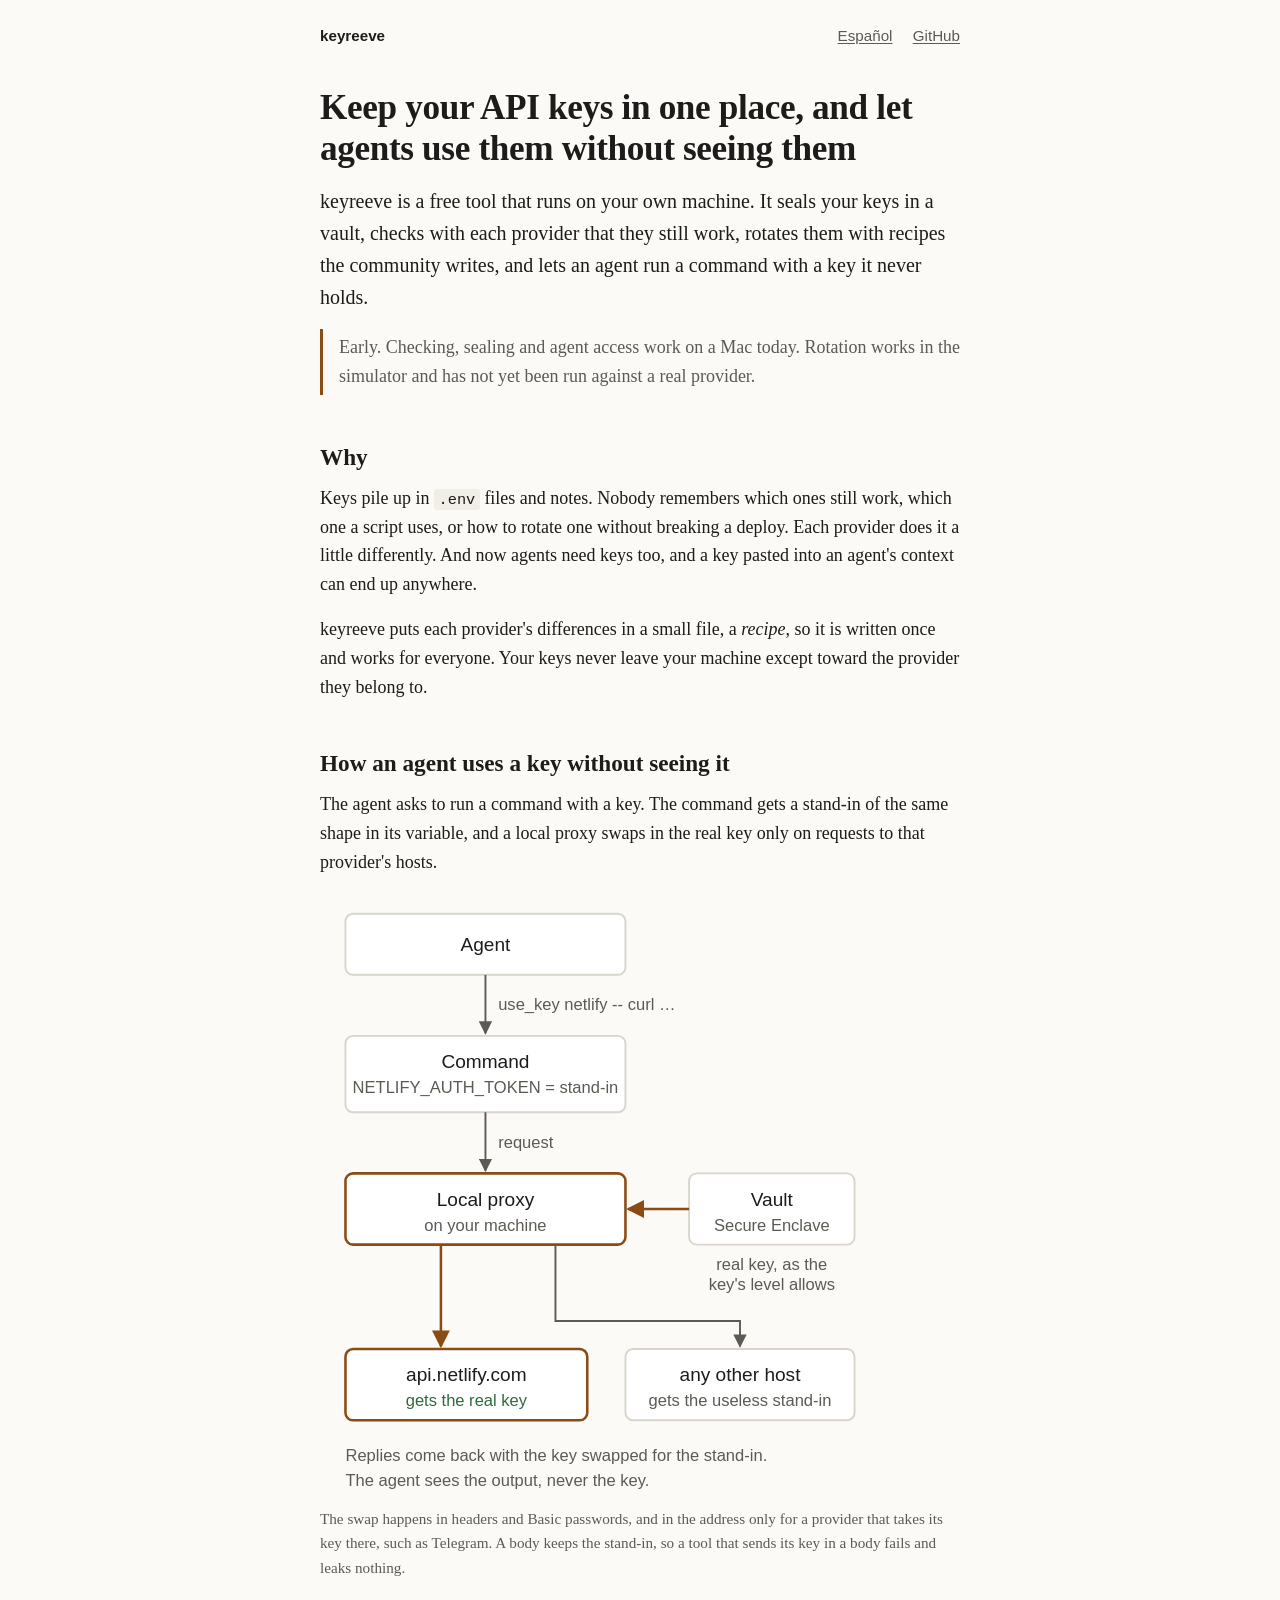
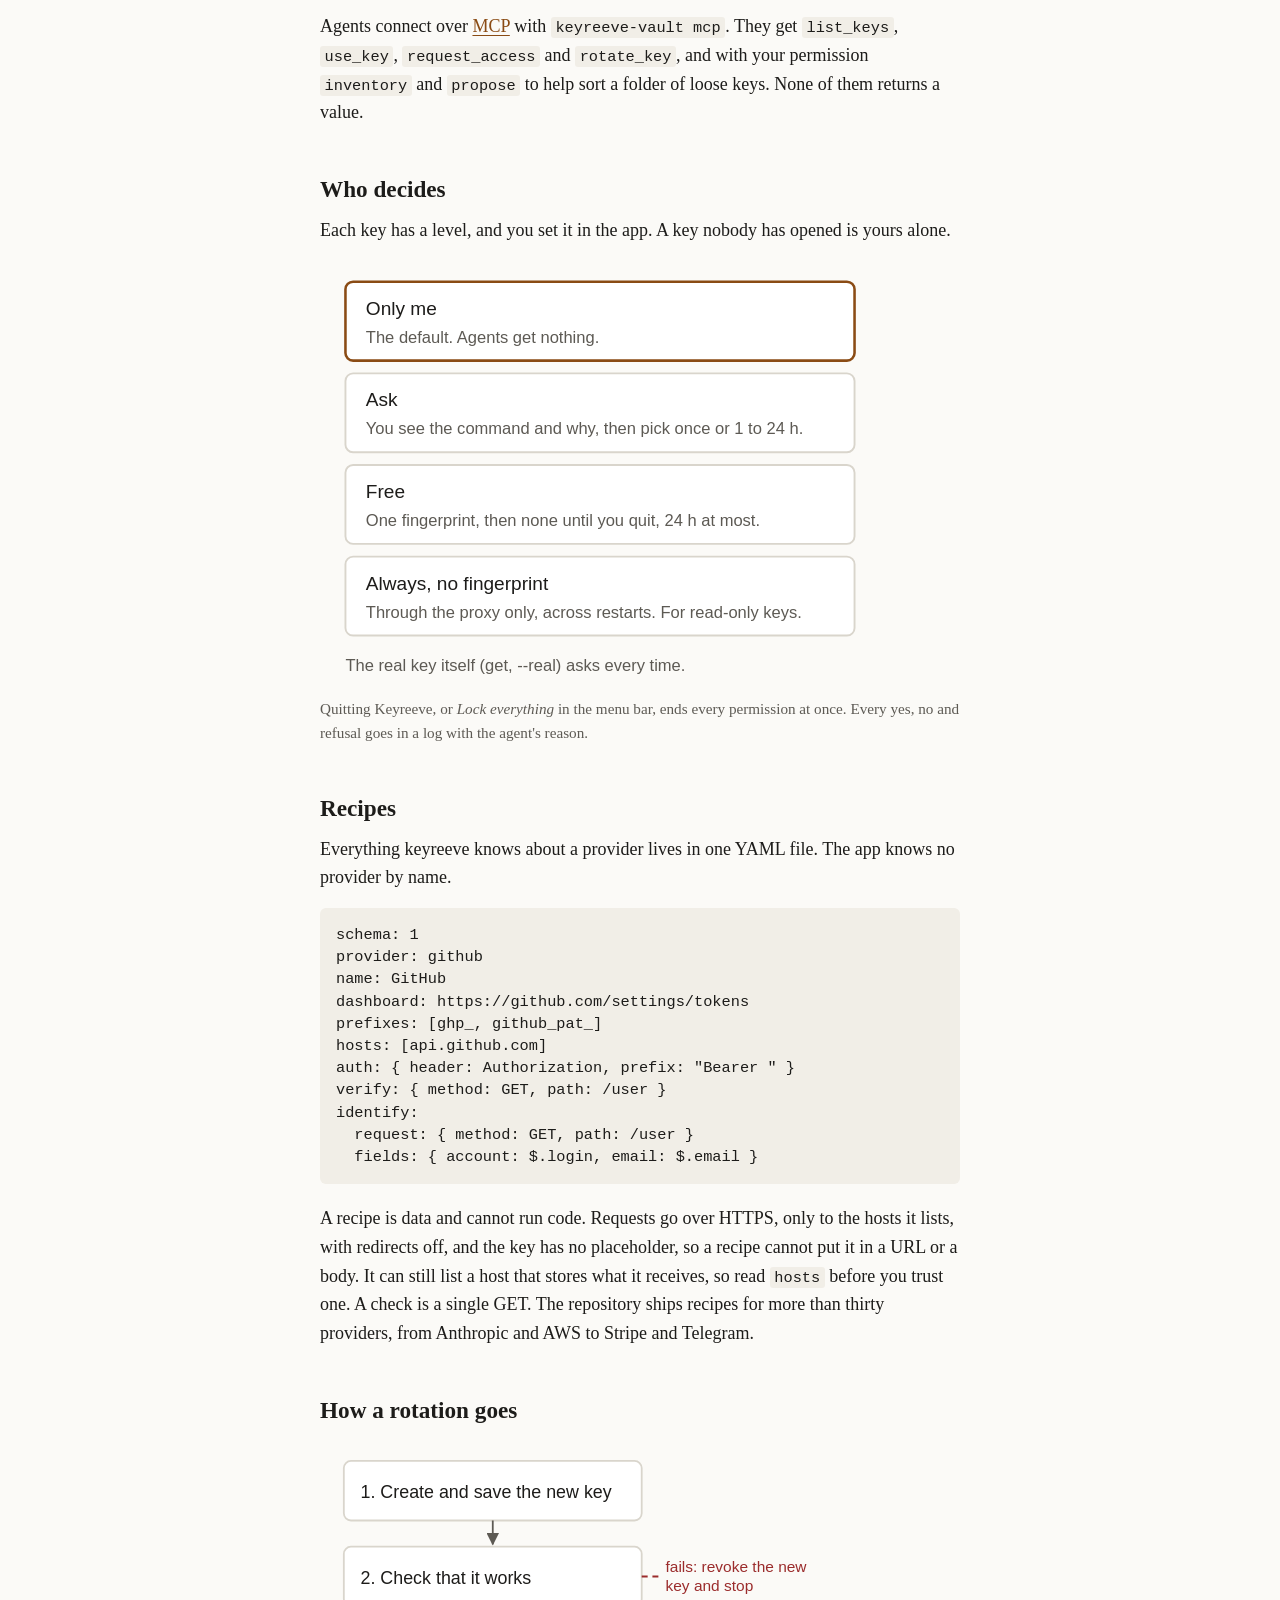
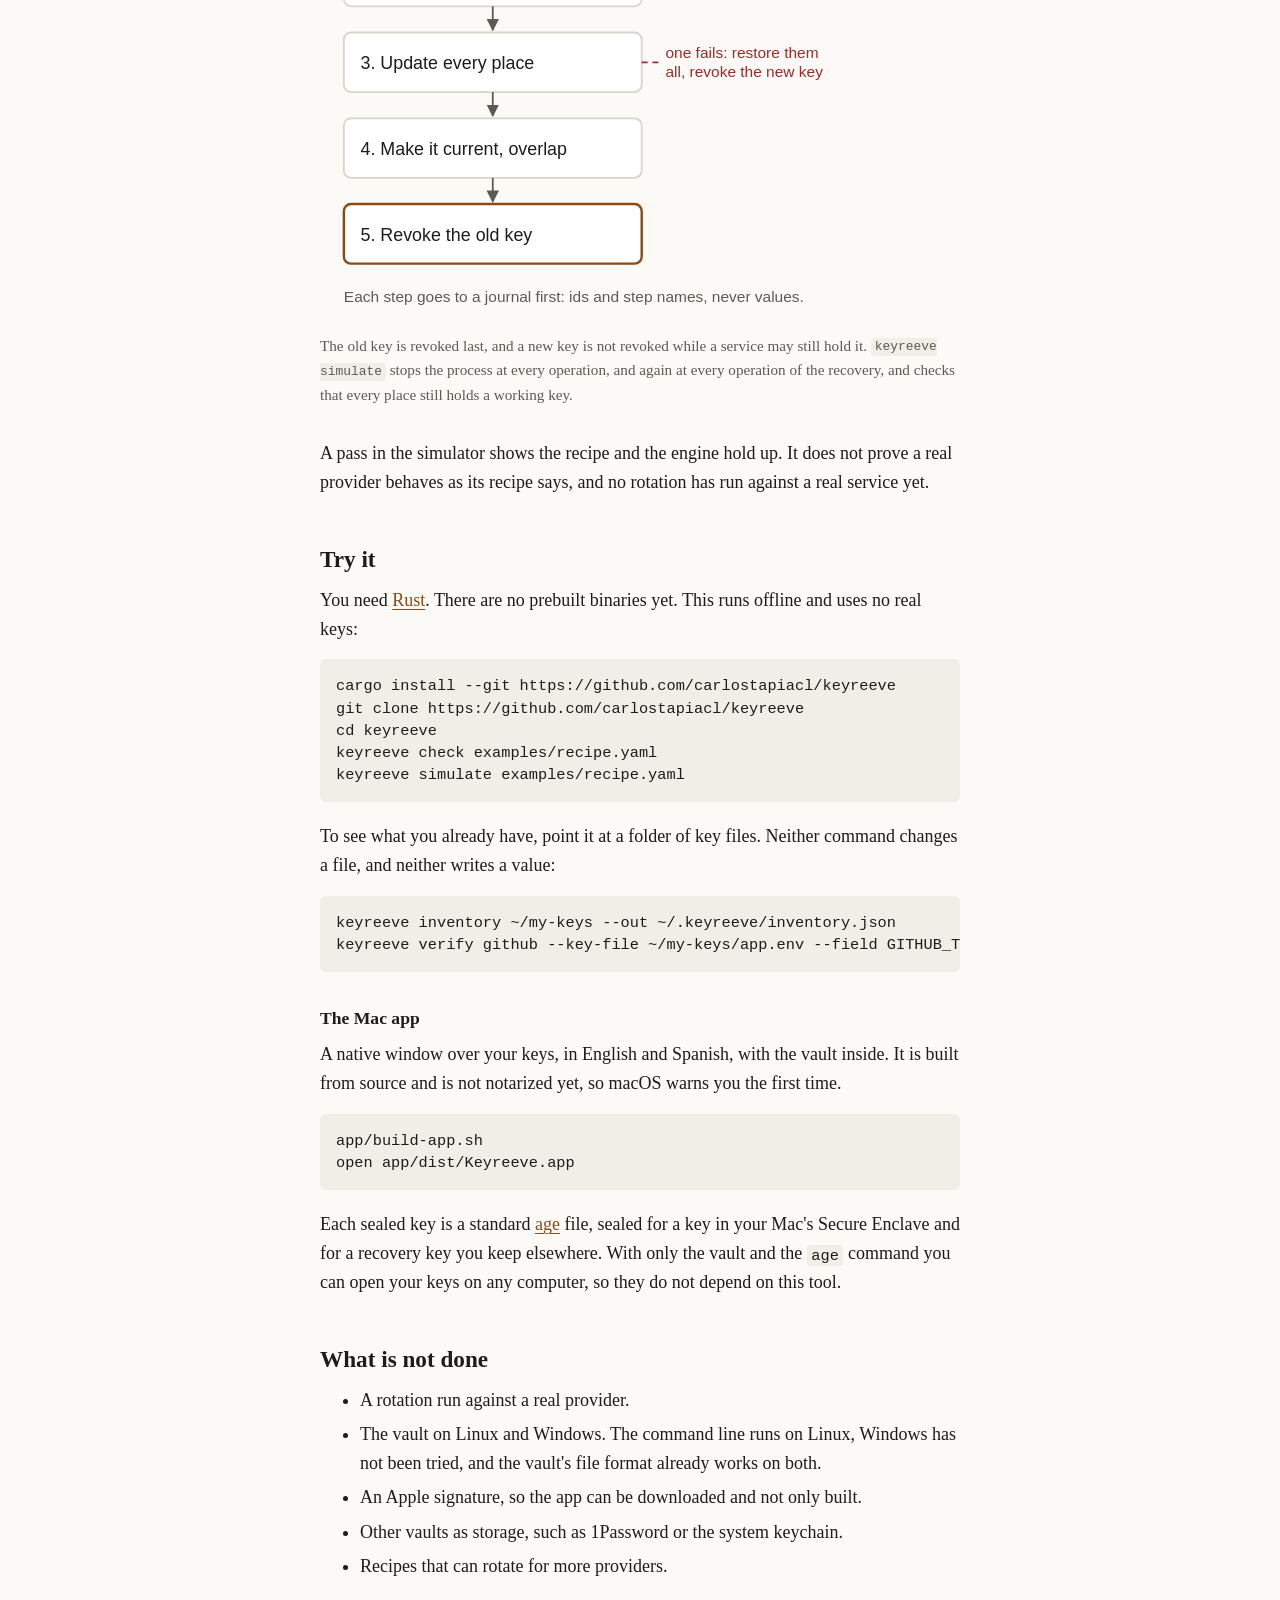
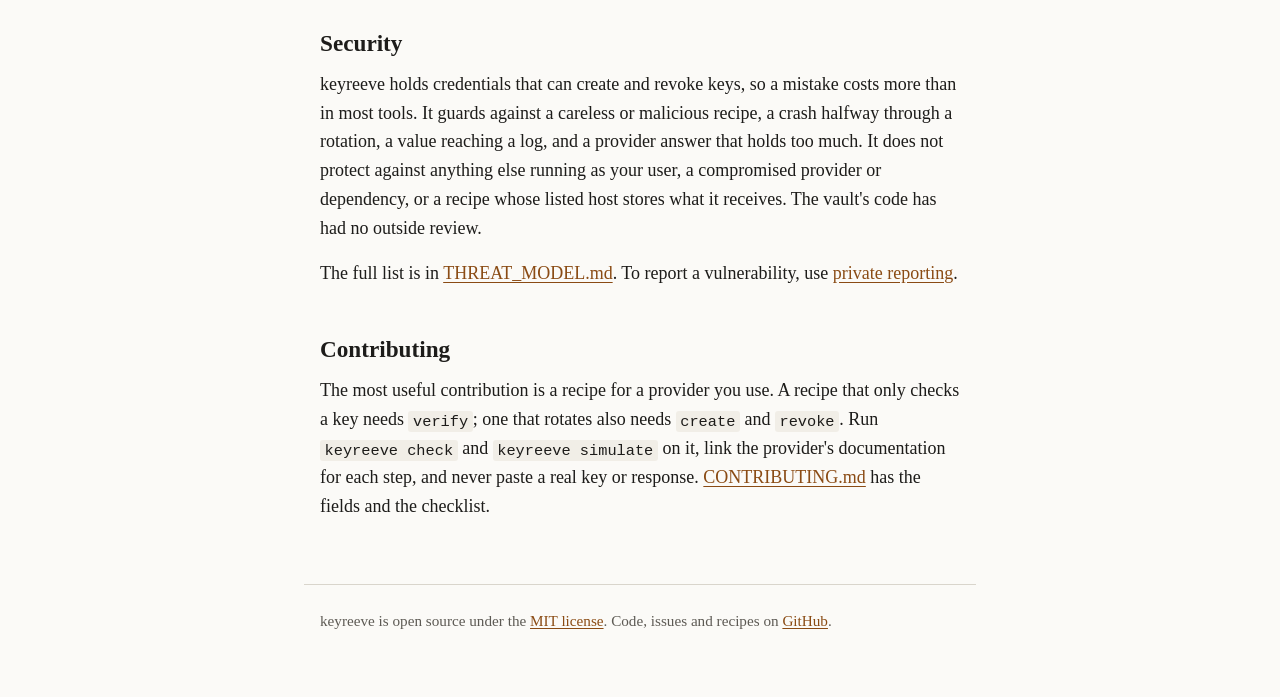
==== docs/index.html @ a7c66ce1 "A project site in English and Spanish, with diagrams of how a key reaches its provider, how a rotati" ====
<!doctype html>
<html lang="en">
<head>
<meta charset="utf-8">
<meta name="viewport" content="width=device-width, initial-scale=1">
<title>keyreeve: keep, check and rotate your API keys</title>
<meta name="description" content="A local, open source tool to keep your API keys sealed, check that they still work, rotate them with recipes per provider, and let agents use them without seeing them.">
<link rel="icon" href="favicon.svg" type="image/svg+xml">
<link rel="alternate" hreflang="es" href="es/">
<link rel="alternate" hreflang="en" href="./">
<link rel="stylesheet" href="style.css">
</head>
<body>
<header>
  <a class="name" href="./">keyreeve</a>
  <nav>
    <a href="es/" hreflang="es" lang="es">Español</a>
    <a href="https://github.com/carlostapiacl/keyreeve">GitHub</a>
  </nav>
</header>

<main>
<h1>Keep your API keys in one place, and let agents use them without seeing them</h1>

<p class="lede">keyreeve is a free tool that runs on your own machine. It seals your keys in a vault, checks with each provider that they still work, rotates them with recipes the community writes, and lets an agent run a command with a key it never holds.</p>

<p class="status">Early. Checking, sealing and agent access work on a Mac today. Rotation works in the simulator and has not yet been run against a real provider.</p>

<h2>Why</h2>

<p>Keys pile up in <code>.env</code> files and notes. Nobody remembers which ones still work, which one a script uses, or how to rotate one without breaking a deploy. Each provider does it a little differently. And now agents need keys too, and a key pasted into an agent's context can end up anywhere.</p>

<p>keyreeve puts each provider's differences in a small file, a <em>recipe</em>, so it is written once and works for everyone. Your keys never leave your machine except toward the provider they belong to.</p>

<h2>How an agent uses a key without seeing it</h2>

<p>The agent asks to run a command with a key. The command gets a stand-in of the same shape in its variable, and a local proxy swaps in the real key only on requests to that provider's hosts.</p>

<figure>
<svg viewBox="0 0 440 470" role="img" aria-labelledby="d1t d1d" style="max-width:560px">
  <title id="d1t">How use_key works</title>
  <desc id="d1d">The agent calls use_key. The command runs with a stand-in in its variable. Its request goes through a local proxy, which takes the real key from the vault and puts it on the request only when it goes to the provider's own host. Requests to any other host keep the stand-in. Replies come back with the key replaced by the stand-in, so the agent only ever sees output.</desc>
  <defs>
    <marker id="a1" viewBox="0 0 10 10" refX="9" refY="5" markerWidth="7" markerHeight="7" orient="auto"><path d="M0,0 L10,5 L0,10 z" class="head"/></marker>
    <marker id="a1b" viewBox="0 0 10 10" refX="9" refY="5" markerWidth="7" markerHeight="7" orient="auto"><path d="M0,0 L10,5 L0,10 z" class="head-accent"/></marker>
  </defs>
  <rect class="box" x="20" y="10" width="220" height="48" rx="6"/>
  <text class="t" x="130" y="39" text-anchor="middle">Agent</text>
  <line class="line" x1="130" y1="58" x2="130" y2="104" marker-end="url(#a1)"/>
  <text class="t-small" x="140" y="86">use_key netlify -- curl …</text>

  <rect class="box" x="20" y="106" width="220" height="60" rx="6"/>
  <text class="t" x="130" y="131" text-anchor="middle">Command</text>
  <text class="t-small" x="130" y="151" text-anchor="middle">NETLIFY_AUTH_TOKEN = stand-in</text>
  <line class="line" x1="130" y1="166" x2="130" y2="212" marker-end="url(#a1)"/>
  <text class="t-small" x="140" y="194">request</text>

  <rect class="box-strong" x="20" y="214" width="220" height="56" rx="6"/>
  <text class="t" x="130" y="240" text-anchor="middle">Local proxy</text>
  <text class="t-small" x="130" y="259" text-anchor="middle">on your machine</text>

  <rect class="box" x="290" y="214" width="130" height="56" rx="6"/>
  <text class="t" x="355" y="240" text-anchor="middle">Vault</text>
  <text class="t-small" x="355" y="259" text-anchor="middle">Secure Enclave</text>
  <line class="line-accent" x1="290" y1="242" x2="242" y2="242" marker-end="url(#a1b)"/>
  <text class="t-small" x="355" y="290" text-anchor="middle">real key, as the</text>
  <text class="t-small" x="355" y="306" text-anchor="middle">key's level allows</text>

  <path class="line-accent" d="M95,270 L95,350" marker-end="url(#a1b)"/>
  <path class="line" d="M185,270 L185,330 L330,330 L330,350" marker-end="url(#a1)"/>

  <rect class="box-strong" x="20" y="352" width="190" height="56" rx="6"/>
  <text class="t" x="115" y="377" text-anchor="middle">api.netlify.com</text>
  <text class="t-ok" x="115" y="397" text-anchor="middle">gets the real key</text>

  <rect class="box" x="240" y="352" width="180" height="56" rx="6"/>
  <text class="t" x="330" y="377" text-anchor="middle">any other host</text>
  <text class="t-small" x="330" y="397" text-anchor="middle">gets the useless stand-in</text>

  <text class="t-small" x="20" y="440">Replies come back with the key swapped for the stand-in.</text>
  <text class="t-small" x="20" y="460">The agent sees the output, never the key.</text>
</svg>
<figcaption>The swap happens in headers and Basic passwords, and in the address only for a provider that takes its key there, such as Telegram. A body keeps the stand-in, so a tool that sends its key in a body fails and leaks nothing.</figcaption>
</figure>

<p>Agents connect over <a href="https://modelcontextprotocol.io">MCP</a> with <code>keyreeve-vault mcp</code>. They get <code>list_keys</code>, <code>use_key</code>, <code>request_access</code> and <code>rotate_key</code>, and with your permission <code>inventory</code> and <code>propose</code> to help sort a folder of loose keys. None of them returns a value.</p>

<h2>Who decides</h2>

<p>Each key has a level, and you set it in the app. A key nobody has opened is yours alone.</p>

<figure>
<svg viewBox="0 0 440 330" role="img" aria-labelledby="d3t d3d" style="max-width:560px">
  <title id="d3t">The four levels of a key</title>
  <desc id="d3d">Only me: agents get nothing. Ask: a window shows the key, the command and the agent's reason; you choose once or for 1 to 24 hours, or deny, and confirm with your fingerprint. Free: one fingerprint, then no questions until you quit Keyreeve, a day at most. Always, no fingerprint: one fingerprint to seal a second copy, then agents use it through the proxy with no question, across restarts. The real key always asks.</desc>
  <rect class="box-strong" x="20" y="10" width="400" height="62" rx="6"/>
  <text class="t" x="36" y="36">Only me</text>
  <text class="t-small" x="36" y="58">The default. Agents get nothing.</text>

  <rect class="box" x="20" y="82" width="400" height="62" rx="6"/>
  <text class="t" x="36" y="108">Ask</text>
  <text class="t-small" x="36" y="130">You see the command and why, then pick once or 1 to 24 h.</text>

  <rect class="box" x="20" y="154" width="400" height="62" rx="6"/>
  <text class="t" x="36" y="180">Free</text>
  <text class="t-small" x="36" y="202">One fingerprint, then none until you quit, 24 h at most.</text>

  <rect class="box" x="20" y="226" width="400" height="62" rx="6"/>
  <text class="t" x="36" y="252">Always, no fingerprint</text>
  <text class="t-small" x="36" y="274">Through the proxy only, across restarts. For read-only keys.</text>

  <text class="t-small" x="20" y="316">The real key itself (get, --real) asks every time.</text>
</svg>
<figcaption>Quitting Keyreeve, or <em>Lock everything</em> in the menu bar, ends every permission at once. Every yes, no and refusal goes in a log with the agent's reason.</figcaption>
</figure>

<h2>Recipes</h2>

<p>Everything keyreeve knows about a provider lives in one YAML file. The app knows no provider by name.</p>

<pre><code>schema: 1
provider: github
name: GitHub
dashboard: https://github.com/settings/tokens
prefixes: [ghp_, github_pat_]
hosts: [api.github.com]
auth: { header: Authorization, prefix: "Bearer " }
verify: { method: GET, path: /user }
identify:
  request: { method: GET, path: /user }
  fields: { account: $.login, email: $.email }</code></pre>

<p>A recipe is data and cannot run code. Requests go over HTTPS, only to the hosts it lists, with redirects off, and the key has no placeholder, so a recipe cannot put it in a URL or a body. It can still list a host that stores what it receives, so read <code>hosts</code> before you trust one. A check is a single GET. The repository ships recipes for more than thirty providers, from Anthropic and AWS to Stripe and Telegram.</p>

<h2>How a rotation goes</h2>

<figure>
<svg viewBox="0 0 470 400" role="img" aria-labelledby="d2t d2d" style="max-width:560px">
  <title id="d2t">The order of a rotation</title>
  <desc id="d2d">Step one, create the new key and save it. Step two, check that it works; if it fails, revoke it and stop. Step three, update each place that uses the key; if one fails, restore all of them and revoke the new key. Step four, make the new key current and wait out the overlap. Step five, revoke the old key. Each step is written to a journal first, so a crash can be resumed.</desc>
  <defs>
    <marker id="a2" viewBox="0 0 10 10" refX="9" refY="5" markerWidth="7" markerHeight="7" orient="auto"><path d="M0,0 L10,5 L0,10 z" class="head"/></marker>
  </defs>
  <rect class="box" x="20" y="10" width="250" height="50" rx="6"/>
  <text class="t" x="34" y="41">1. Create and save the new key</text>
  <line class="line" x1="145" y1="60" x2="145" y2="80" marker-end="url(#a2)"/>

  <rect class="box" x="20" y="82" width="250" height="50" rx="6"/>
  <text class="t" x="34" y="113">2. Check that it works</text>
  <line class="line-stop" x1="270" y1="107" x2="284" y2="107"/>
  <text class="t-stop" x="290" y="103">fails: revoke the new</text>
  <text class="t-stop" x="290" y="119">key and stop</text>
  <line class="line" x1="145" y1="132" x2="145" y2="152" marker-end="url(#a2)"/>

  <rect class="box" x="20" y="154" width="250" height="50" rx="6"/>
  <text class="t" x="34" y="185">3. Update every place</text>
  <line class="line-stop" x1="270" y1="179" x2="284" y2="179"/>
  <text class="t-stop" x="290" y="175">one fails: restore them</text>
  <text class="t-stop" x="290" y="191">all, revoke the new key</text>
  <line class="line" x1="145" y1="204" x2="145" y2="224" marker-end="url(#a2)"/>

  <rect class="box" x="20" y="226" width="250" height="50" rx="6"/>
  <text class="t" x="34" y="257">4. Make it current, overlap</text>
  <line class="line" x1="145" y1="276" x2="145" y2="296" marker-end="url(#a2)"/>

  <rect class="box-strong" x="20" y="298" width="250" height="50" rx="6"/>
  <text class="t" x="34" y="329">5. Revoke the old key</text>

  <text class="t-small" x="20" y="380">Each step goes to a journal first: ids and step names, never values.</text>
</svg>
<figcaption>The old key is revoked last, and a new key is not revoked while a service may still hold it. <code>keyreeve simulate</code> stops the process at every operation, and again at every operation of the recovery, and checks that every place still holds a working key.</figcaption>
</figure>

<p>A pass in the simulator shows the recipe and the engine hold up. It does not prove a real provider behaves as its recipe says, and no rotation has run against a real service yet.</p>

<h2>Try it</h2>

<p>You need <a href="https://rustup.rs">Rust</a>. There are no prebuilt binaries yet. This runs offline and uses no real keys:</p>

<pre><code>cargo install --git https://github.com/carlostapiacl/keyreeve
git clone https://github.com/carlostapiacl/keyreeve
cd keyreeve
keyreeve check examples/recipe.yaml
keyreeve simulate examples/recipe.yaml</code></pre>

<p>To see what you already have, point it at a folder of key files. Neither command changes a file, and neither writes a value:</p>

<pre><code>keyreeve inventory ~/my-keys --out ~/.keyreeve/inventory.json
keyreeve verify github --key-file ~/my-keys/app.env --field GITHUB_TOKEN</code></pre>

<h3>The Mac app</h3>

<p>A native window over your keys, in English and Spanish, with the vault inside. It is built from source and is not notarized yet, so macOS warns you the first time.</p>

<pre><code>app/build-app.sh
open app/dist/Keyreeve.app</code></pre>

<p>Each sealed key is a standard <a href="https://age-encryption.org">age</a> file, sealed for a key in your Mac's Secure Enclave and for a recovery key you keep elsewhere. With only the vault and the <code>age</code> command you can open your keys on any computer, so they do not depend on this tool.</p>

<h2>What is not done</h2>

<ul>
  <li>A rotation run against a real provider.</li>
  <li>The vault on Linux and Windows. The command line runs on Linux, Windows has not been tried, and the vault's file format already works on both.</li>
  <li>An Apple signature, so the app can be downloaded and not only built.</li>
  <li>Other vaults as storage, such as 1Password or the system keychain.</li>
  <li>Recipes that can rotate for more providers.</li>
</ul>

<h2>Security</h2>

<p>keyreeve holds credentials that can create and revoke keys, so a mistake costs more than in most tools. It guards against a careless or malicious recipe, a crash halfway through a rotation, a value reaching a log, and a provider answer that holds too much. It does not protect against anything else running as your user, a compromised provider or dependency, or a recipe whose listed host stores what it receives. The vault's code has had no outside review.</p>

<p>The full list is in <a href="https://github.com/carlostapiacl/keyreeve/blob/main/THREAT_MODEL.md">THREAT_MODEL.md</a>. To report a vulnerability, use <a href="https://github.com/carlostapiacl/keyreeve/security/advisories/new">private reporting</a>.</p>

<h2>Contributing</h2>

<p>The most useful contribution is a recipe for a provider you use. A recipe that only checks a key needs <code>verify</code>; one that rotates also needs <code>create</code> and <code>revoke</code>. Run <code>keyreeve check</code> and <code>keyreeve simulate</code> on it, link the provider's documentation for each step, and never paste a real key or response. <a href="https://github.com/carlostapiacl/keyreeve/blob/main/CONTRIBUTING.md">CONTRIBUTING.md</a> has the fields and the checklist.</p>

</main>

<footer>
  <p>keyreeve is open source under the <a href="https://github.com/carlostapiacl/keyreeve/blob/main/LICENSE">MIT license</a>. Code, issues and recipes on <a href="https://github.com/carlostapiacl/keyreeve">GitHub</a>.</p>
</footer>
</body>
</html>
---- docs/style.css ----
:root {
  --bg: #fbfaf7;
  --text: #1d1c1a;
  --muted: #5d5a54;
  --line: #d9d5cc;
  --code-bg: #f1eee7;
  --accent: #8a4b14;
  --box: #ffffff;
  --ok: #2f6b3a;
  --stop: #9b2c2c;
  color-scheme: light dark;
}

@media (prefers-color-scheme: dark) {
  :root {
    --bg: #161514;
    --text: #e9e6df;
    --muted: #a6a197;
    --line: #3a3733;
    --code-bg: #211f1d;
    --accent: #e0a46a;
    --box: #1d1c1a;
    --ok: #8fc79a;
    --stop: #ef9a9a;
  }
}

* { box-sizing: border-box; }

html { -webkit-text-size-adjust: 100%; }

body {
  margin: 0;
  background: var(--bg);
  color: var(--text);
  font-family: "Iowan Old Style", "Palatino Linotype", Palatino, Georgia, serif;
  font-size: 1.125rem;
  line-height: 1.6;
}

main, header, footer {
  max-width: 42rem;
  margin: 0 auto;
  padding: 0 16px;
}

header {
  display: flex;
  justify-content: space-between;
  align-items: baseline;
  gap: 1rem;
  padding-top: 1.5rem;
  font-family: -apple-system, BlinkMacSystemFont, "Segoe UI", sans-serif;
  font-size: 0.95rem;
}

header .name { font-weight: 600; color: var(--text); text-decoration: none; }
header nav a { color: var(--muted); margin-left: 1rem; }

h1 {
  font-size: 2.2rem;
  line-height: 1.15;
  margin: 2.5rem 0 1rem;
  letter-spacing: -0.01em;
}

h2 {
  font-size: 1.45rem;
  line-height: 1.25;
  margin: 3rem 0 0.75rem;
}

h3 { font-size: 1.1rem; margin: 2rem 0 0.5rem; }

p, ul, ol { margin: 0 0 1rem; }
li { margin-bottom: 0.35rem; }

a { color: var(--accent); text-underline-offset: 0.15em; }

.lede { font-size: 1.25rem; color: var(--text); }

.status {
  border-left: 3px solid var(--accent);
  padding: 0.25rem 0 0.25rem 1rem;
  color: var(--muted);
}

code, pre {
  font-family: ui-monospace, "SF Mono", Menlo, Consolas, monospace;
  font-size: 0.85em;
}

code { background: var(--code-bg); padding: 0.1em 0.3em; border-radius: 3px; }

pre {
  background: var(--code-bg);
  padding: 1rem;
  border-radius: 6px;
  overflow-x: auto;
  line-height: 1.45;
  margin: 0 0 1.25rem;
}

pre code { background: none; padding: 0; font-size: 1em; }

figure { margin: 1.5rem 0 2rem; }

figure svg { width: 100%; height: auto; display: block; }

figcaption { font-size: 0.95rem; color: var(--muted); margin-top: 0.5rem; }

svg .box { fill: var(--box); stroke: var(--line); stroke-width: 1.5; }
svg .box-strong { fill: var(--box); stroke: var(--accent); stroke-width: 2; }
svg .t { fill: var(--text); font-family: -apple-system, BlinkMacSystemFont, "Segoe UI", sans-serif; font-size: 15px; }
svg .t-small { fill: var(--muted); font-family: -apple-system, BlinkMacSystemFont, "Segoe UI", sans-serif; font-size: 13px; }
svg .t-ok { fill: var(--ok); font-family: -apple-system, BlinkMacSystemFont, "Segoe UI", sans-serif; font-size: 13px; }
svg .t-stop { fill: var(--stop); font-family: -apple-system, BlinkMacSystemFont, "Segoe UI", sans-serif; font-size: 13px; }
svg .line { stroke: var(--muted); stroke-width: 1.5; fill: none; }
svg .line-accent { stroke: var(--accent); stroke-width: 2; fill: none; }
svg .line-stop { stroke: var(--stop); stroke-width: 1.5; fill: none; stroke-dasharray: 5 4; }
svg .head { fill: var(--muted); }
svg .head-accent { fill: var(--accent); }

table { border-collapse: collapse; width: 100%; margin: 0 0 1.5rem; font-size: 0.95rem; }
th, td { text-align: left; vertical-align: top; padding: 0.5rem 0.5rem 0.5rem 0; border-bottom: 1px solid var(--line); }
th { font-weight: 600; }

.table-wrap { overflow-x: auto; }

footer {
  margin-top: 4rem;
  padding-top: 1.5rem;
  padding-bottom: 3rem;
  border-top: 1px solid var(--line);
  color: var(--muted);
  font-size: 0.95rem;
}

@media (max-width: 480px) {
  body { font-size: 1.05rem; }
  h1 { font-size: 1.8rem; margin-top: 2rem; }
  h2 { font-size: 1.3rem; }
}
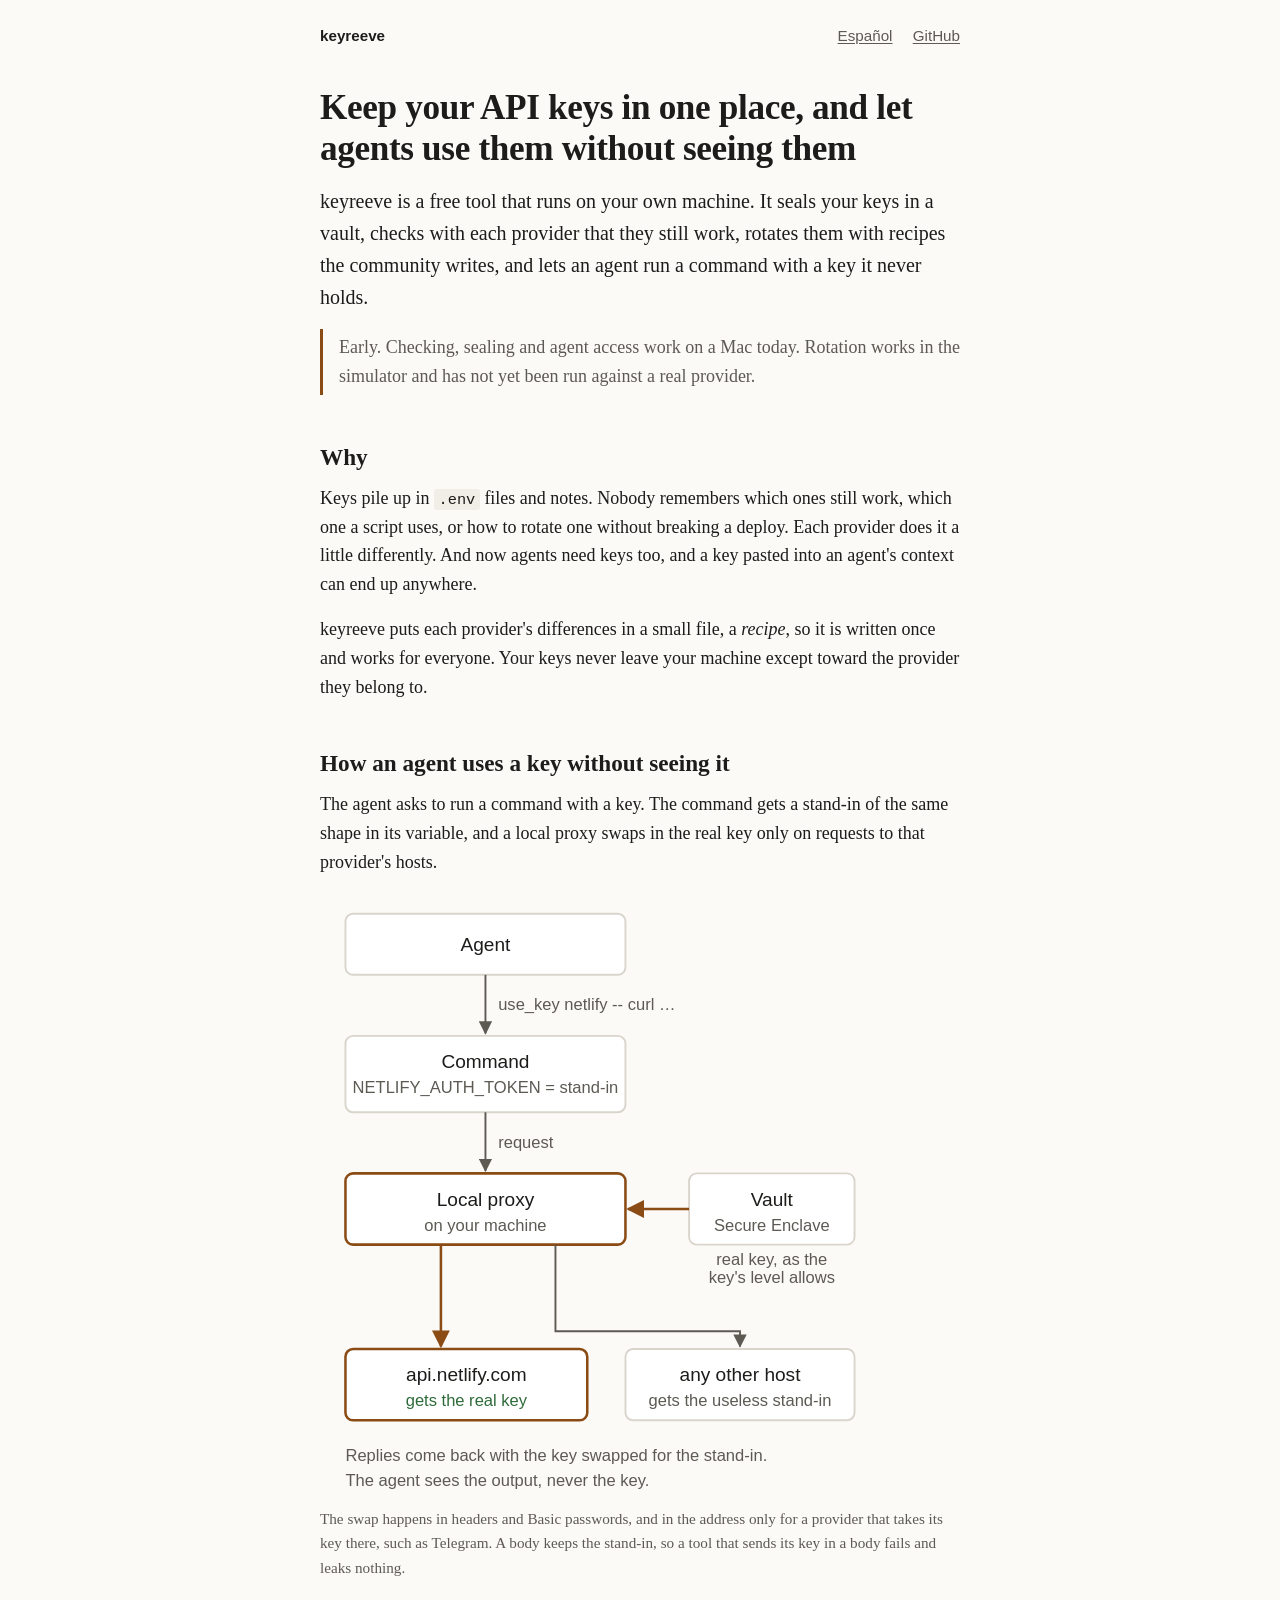
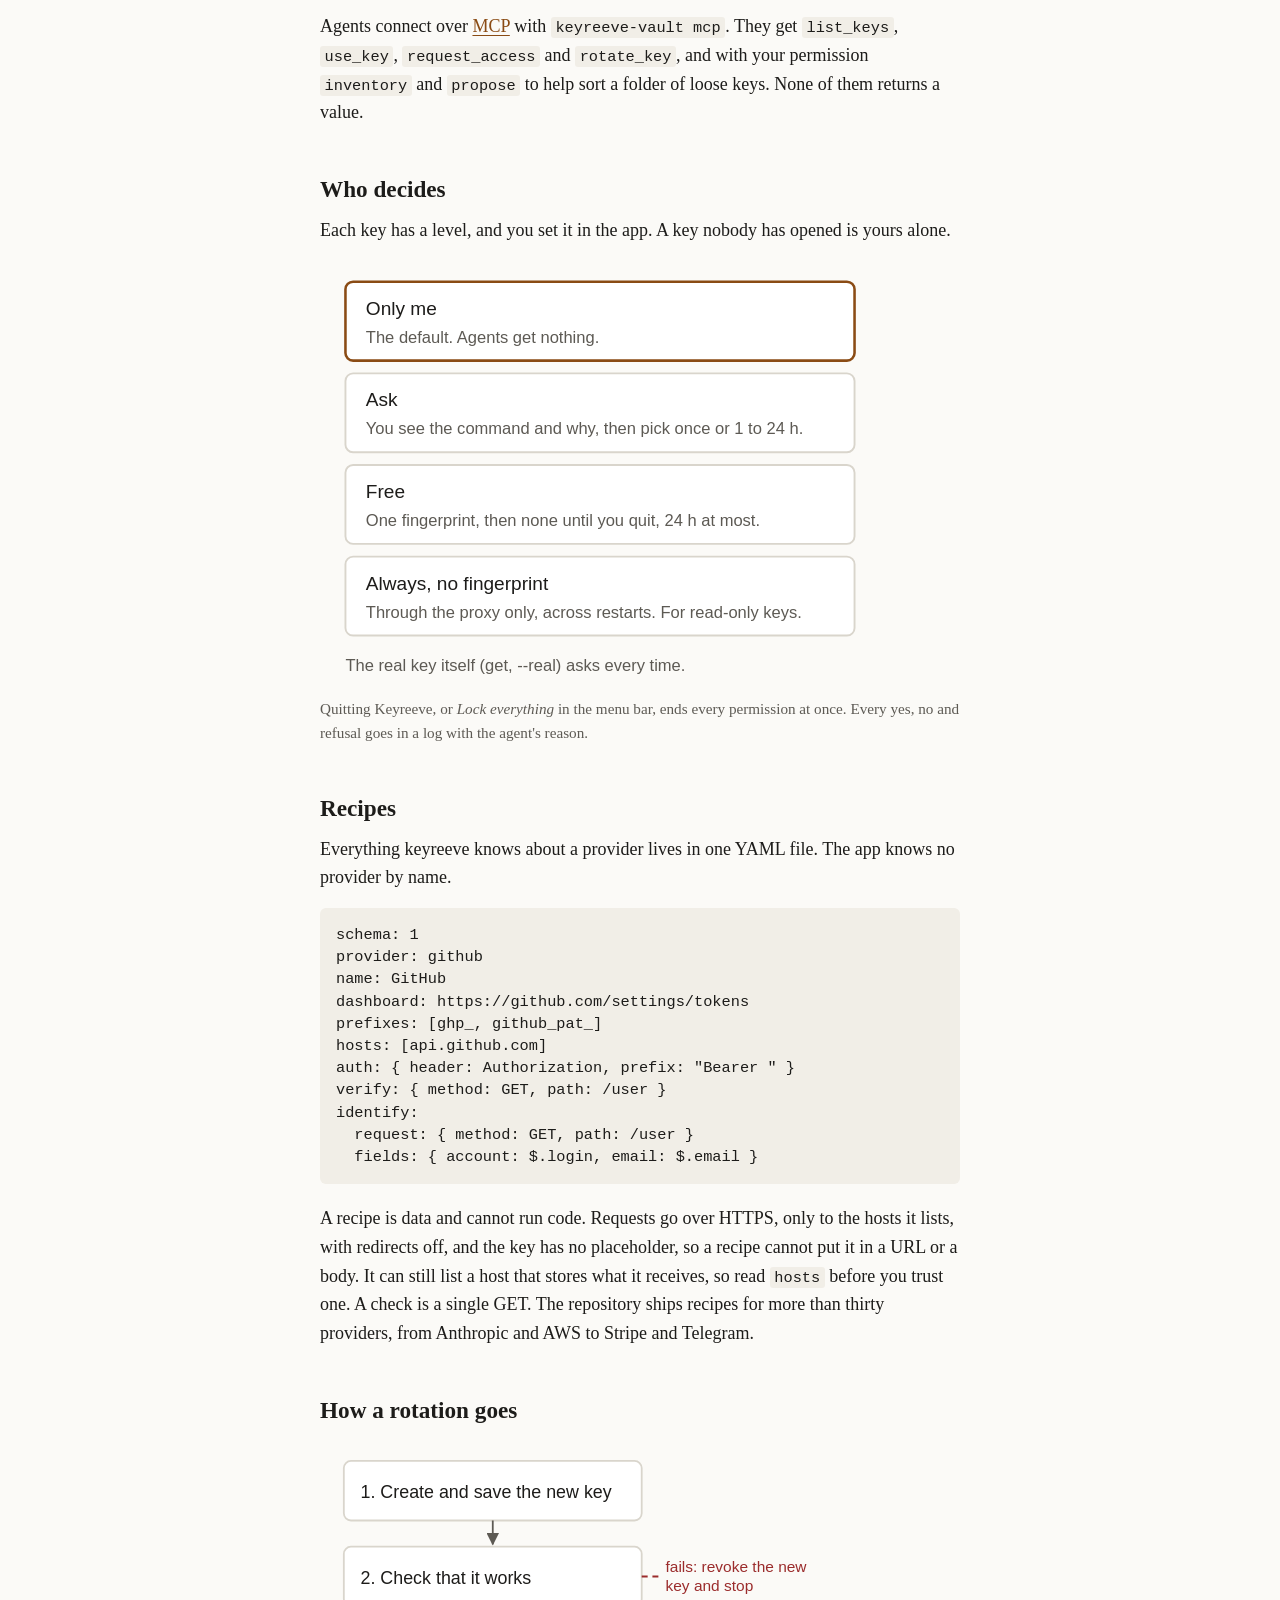
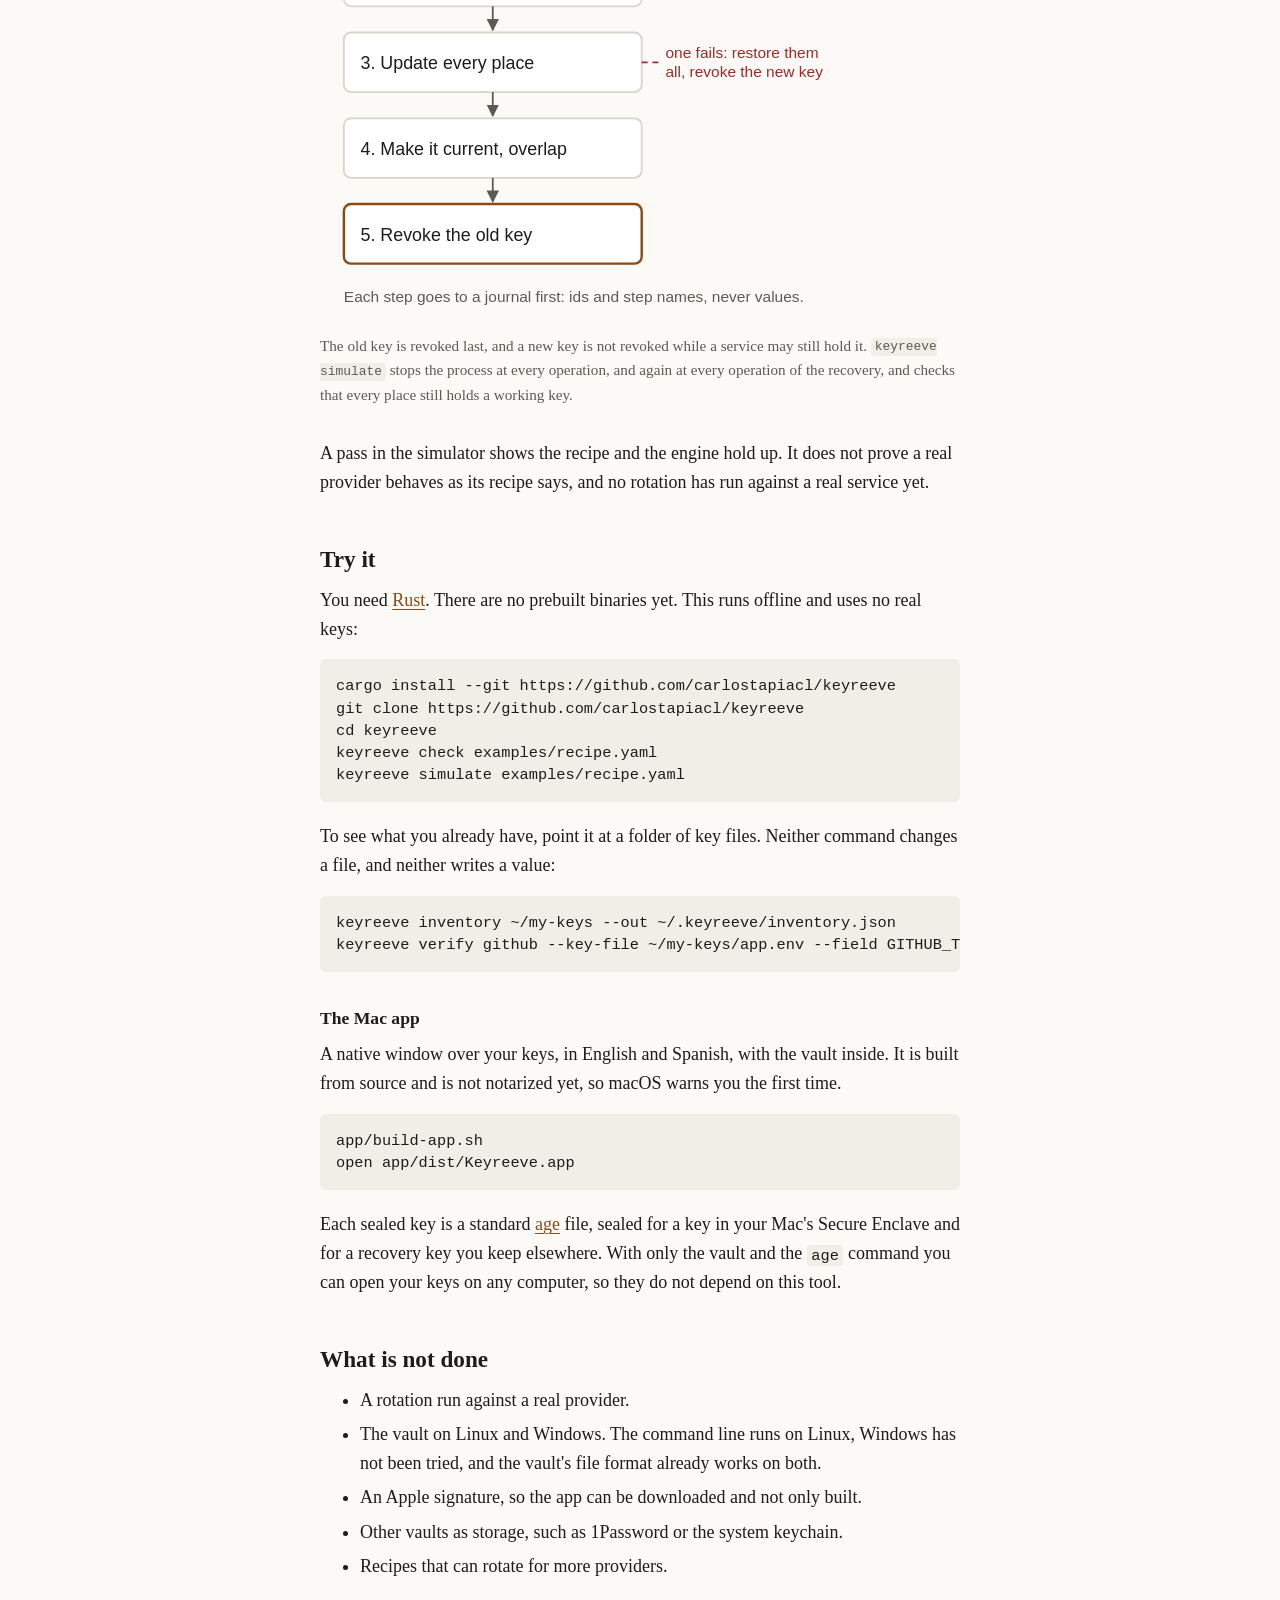
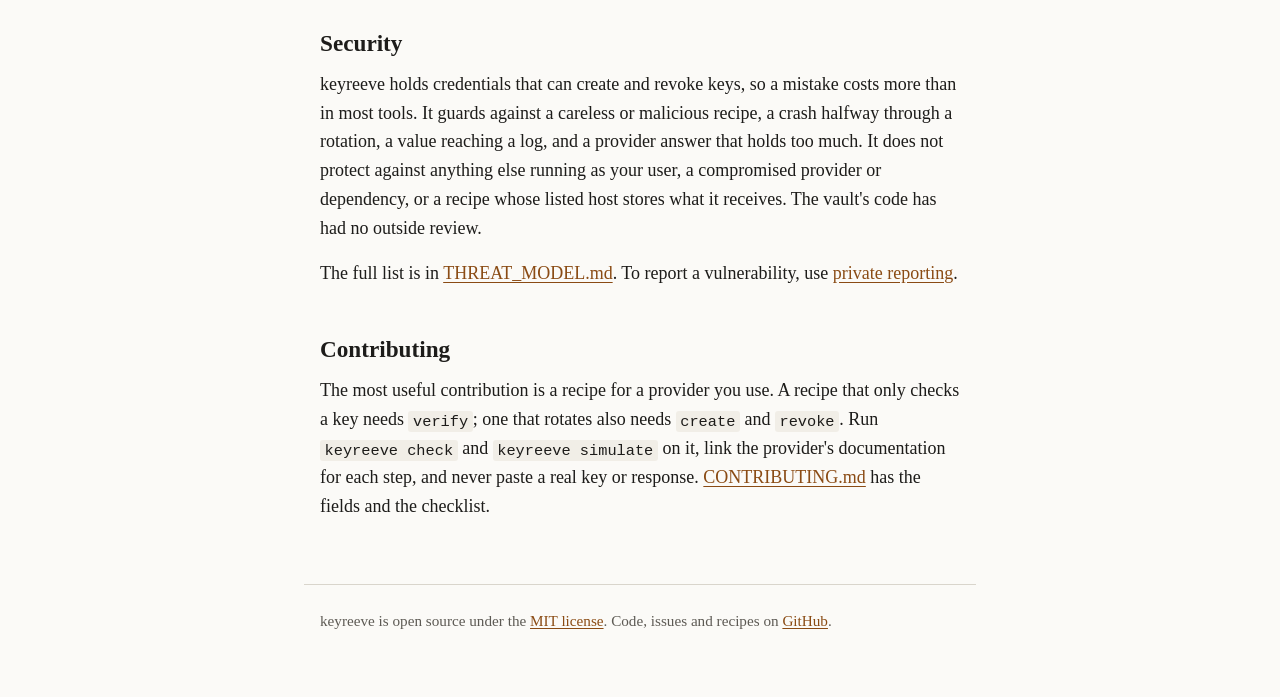
==== commit 0bf24da1: "Keep the vault's label clear of the line to other hosts" ====
--- a/docs/index.html
+++ b/docs/index.html
@@ -63,11 +63,11 @@
   <text class="t" x="355" y="240" text-anchor="middle">Vault</text>
   <text class="t-small" x="355" y="259" text-anchor="middle">Secure Enclave</text>
   <line class="line-accent" x1="290" y1="242" x2="242" y2="242" marker-end="url(#a1b)"/>
-  <text class="t-small" x="355" y="290" text-anchor="middle">real key, as the</text>
-  <text class="t-small" x="355" y="306" text-anchor="middle">key's level allows</text>
+  <text class="t-small" x="355" y="286" text-anchor="middle">real key, as the</text>
+  <text class="t-small" x="355" y="300" text-anchor="middle">key's level allows</text>
 
   <path class="line-accent" d="M95,270 L95,350" marker-end="url(#a1b)"/>
-  <path class="line" d="M185,270 L185,330 L330,330 L330,350" marker-end="url(#a1)"/>
+  <path class="line" d="M185,270 L185,338 L330,338 L330,350" marker-end="url(#a1)"/>
 
   <rect class="box-strong" x="20" y="352" width="190" height="56" rx="6"/>
   <text class="t" x="115" y="377" text-anchor="middle">api.netlify.com</text>
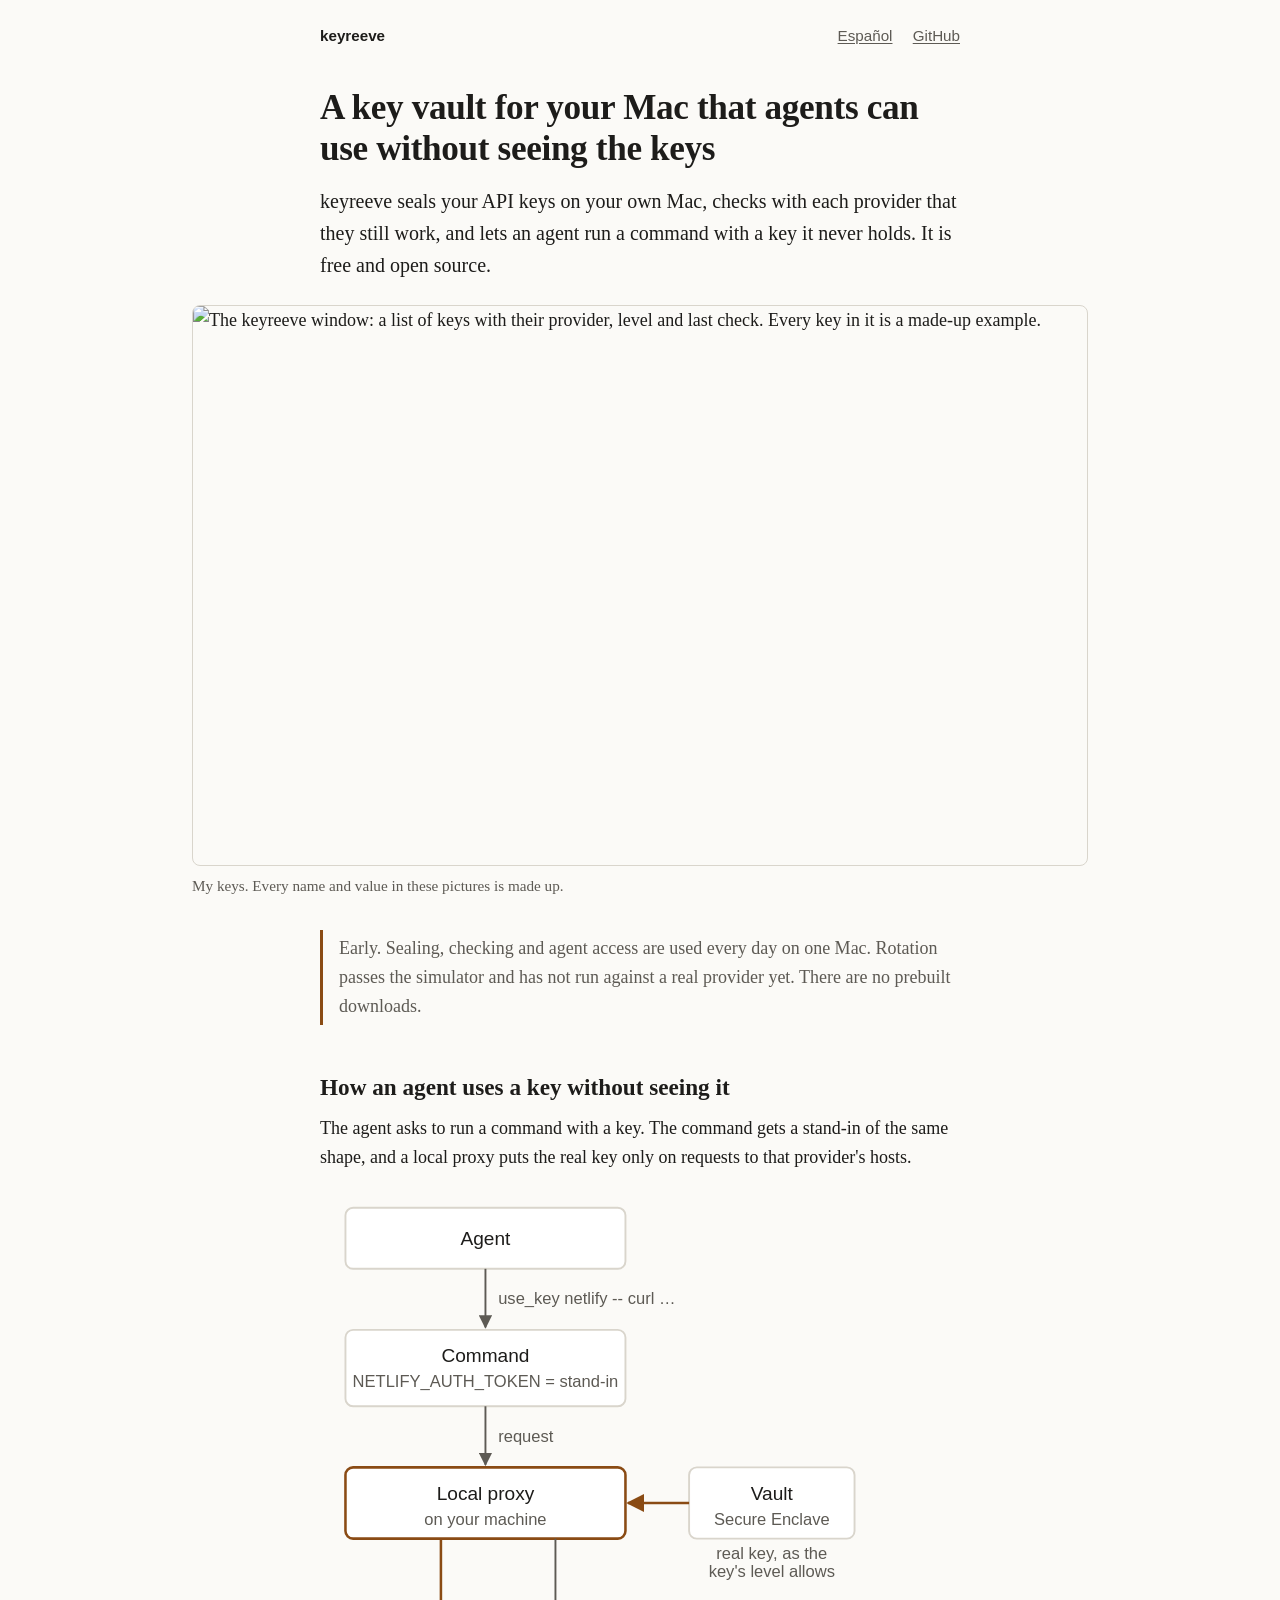
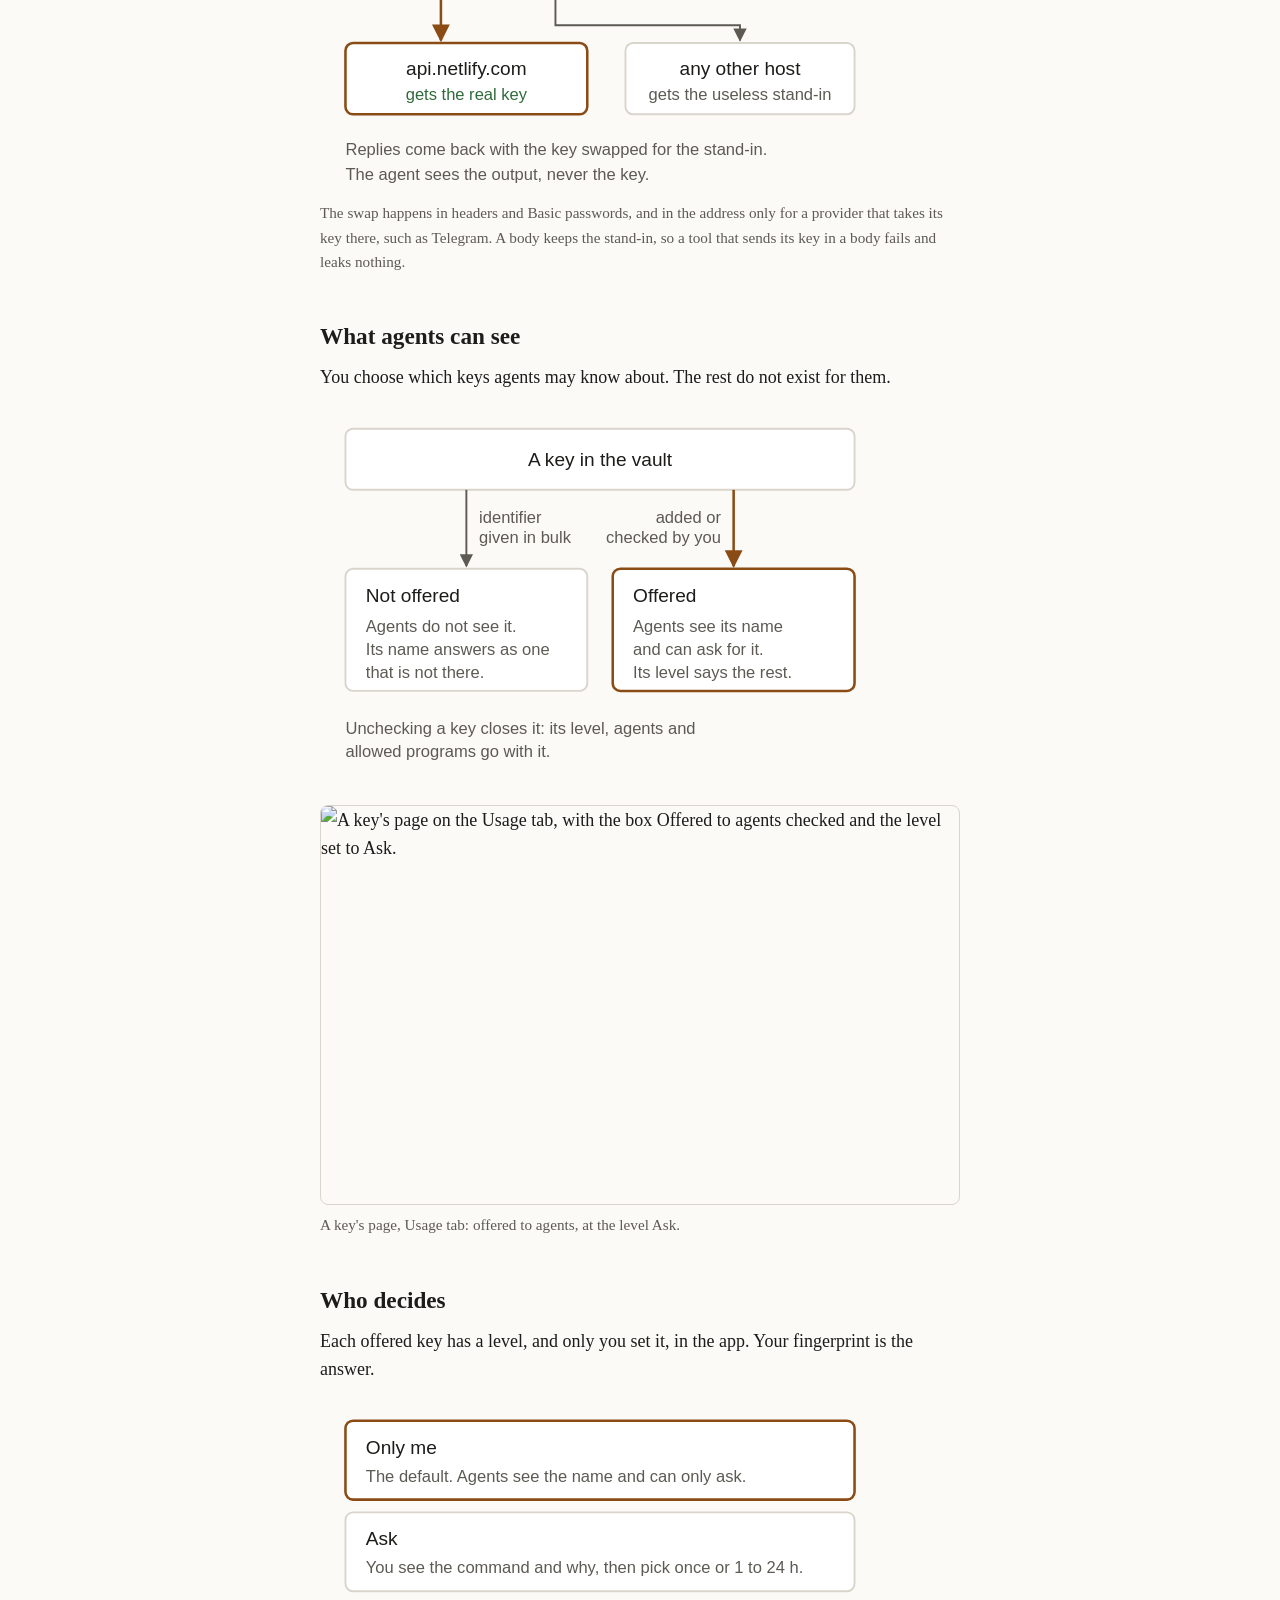
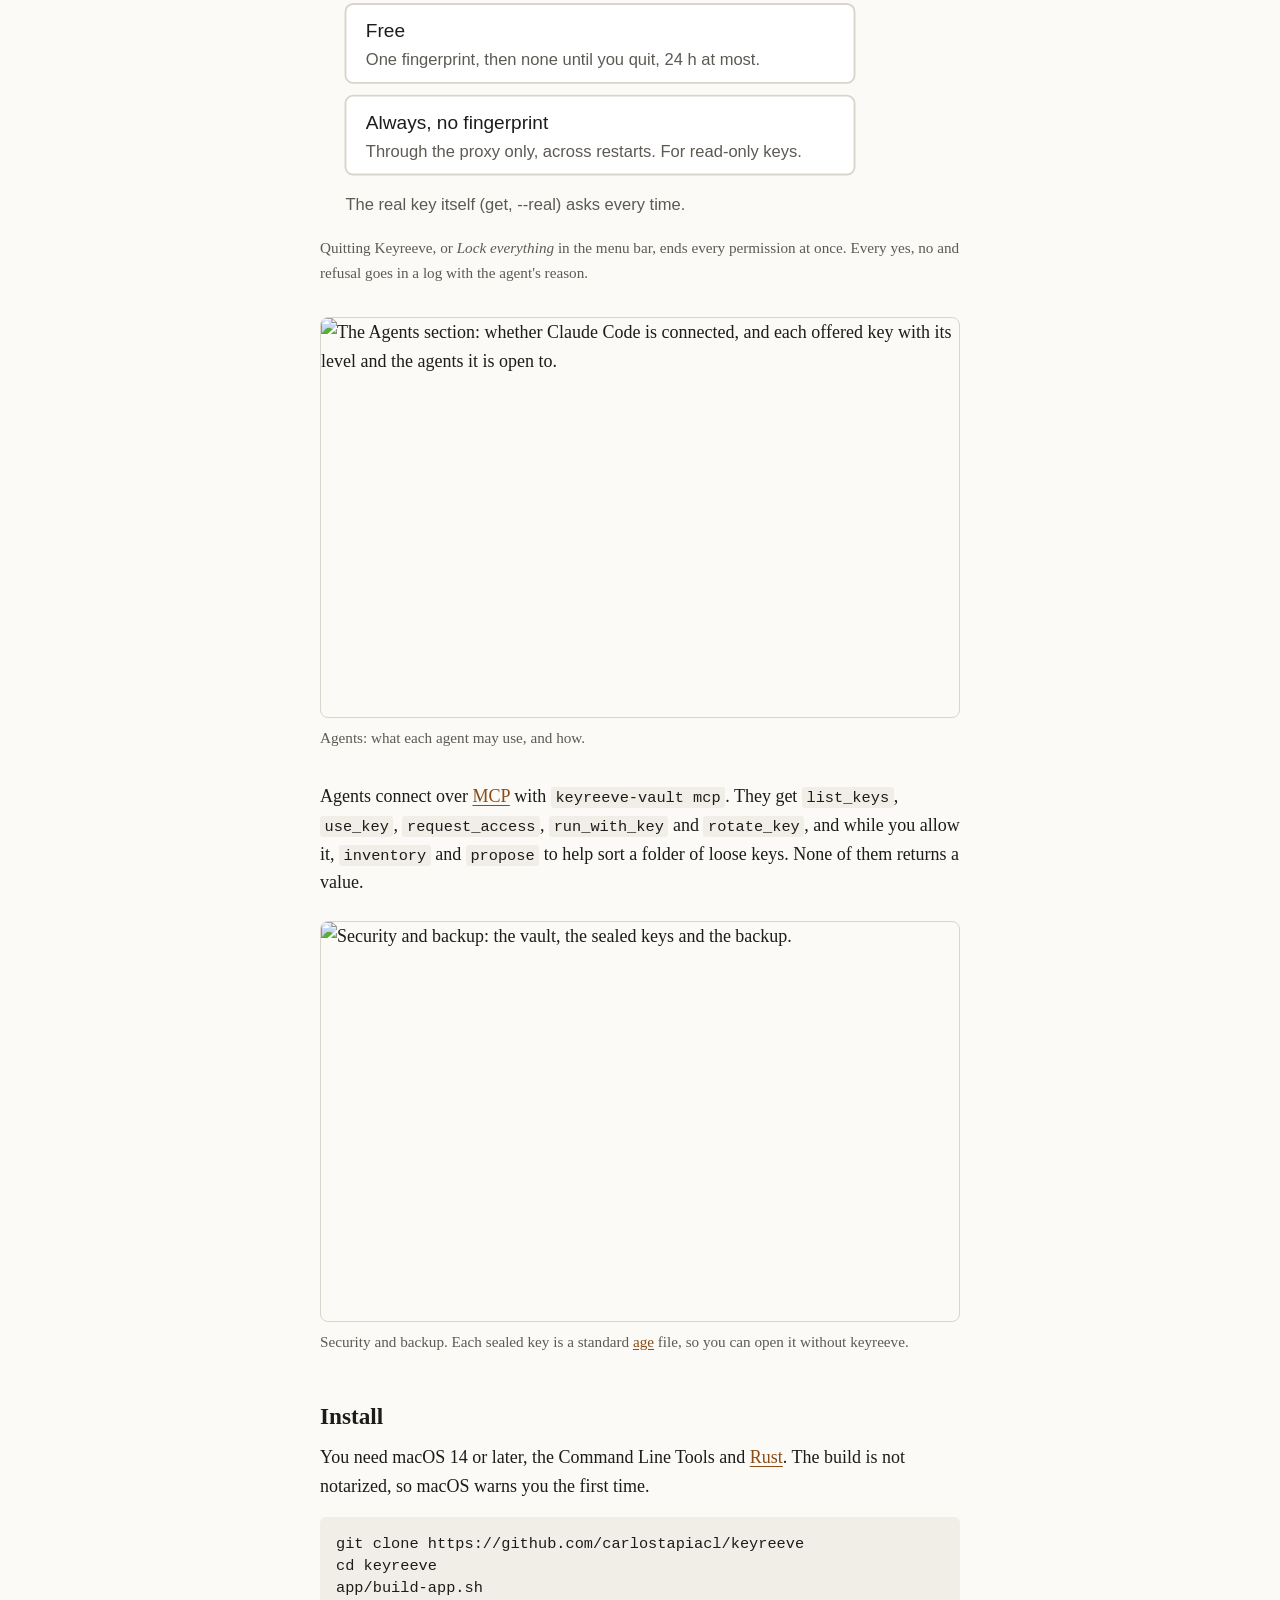
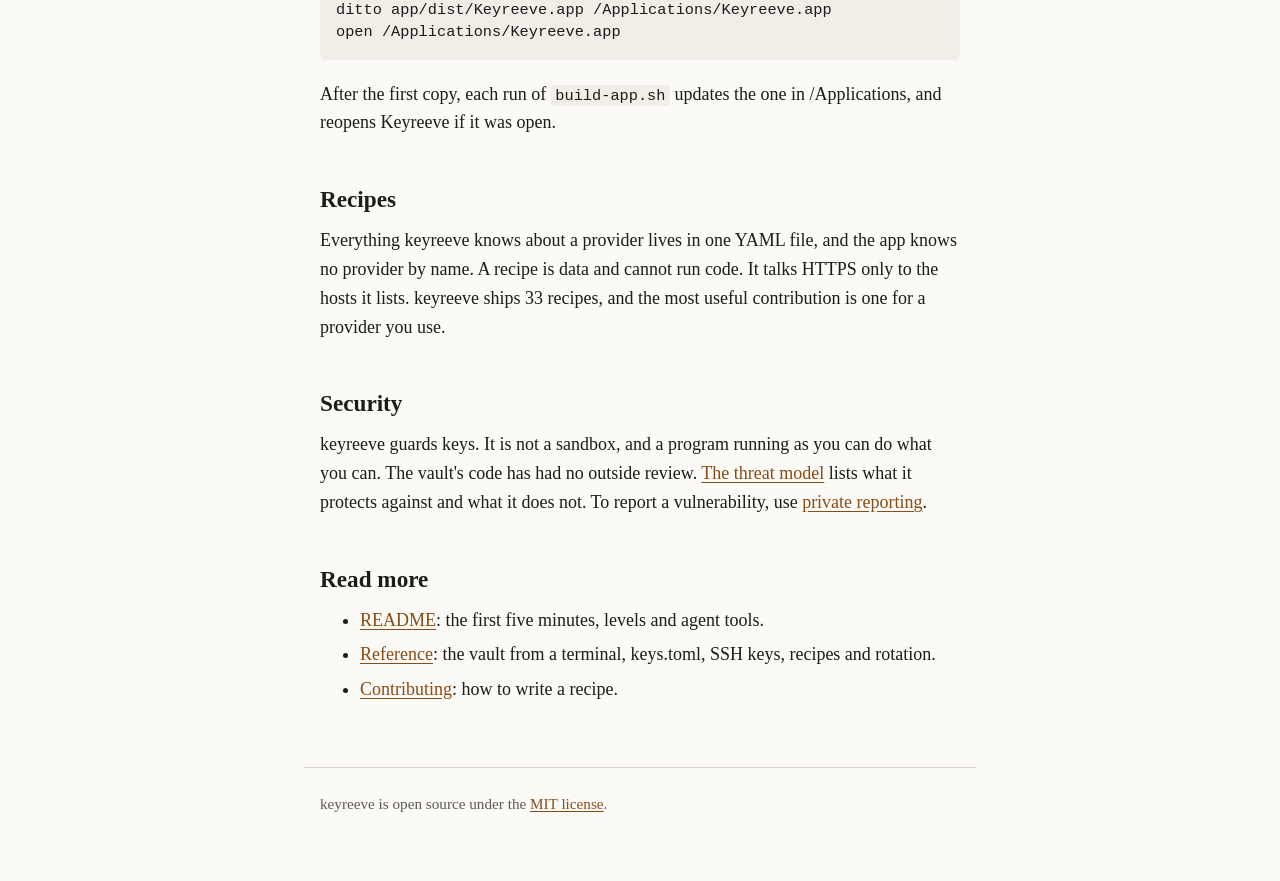
==== commit 935a6c21: "Shorter README in English and Spanish, a reference for the details, and docs that say keys are offer" ====
--- a/docs/index.html
+++ b/docs/index.html
@@ -3,8 +3,8 @@
 <head>
 <meta charset="utf-8">
 <meta name="viewport" content="width=device-width, initial-scale=1">
-<title>keyreeve: keep, check and rotate your API keys</title>
-<meta name="description" content="A local, open source tool to keep your API keys sealed, check that they still work, rotate them with recipes per provider, and let agents use them without seeing them.">
+<title>keyreeve: a key vault for your Mac</title>
+<meta name="description" content="A free, open source key vault for macOS. Your API keys stay sealed on your Mac, and agents use them through a local proxy without seeing them.">
 <link rel="icon" href="favicon.svg" type="image/svg+xml">
 <link rel="alternate" hreflang="es" href="es/">
 <link rel="alternate" hreflang="en" href="./">
@@ -20,21 +20,20 @@
 </header>
 
 <main>
-<h1>Keep your API keys in one place, and let agents use them without seeing them</h1>
-
-<p class="lede">keyreeve is a free tool that runs on your own machine. It seals your keys in a vault, checks with each provider that they still work, rotates them with recipes the community writes, and lets an agent run a command with a key it never holds.</p>
-
-<p class="status">Early. Checking, sealing and agent access work on a Mac today. Rotation works in the simulator and has not yet been run against a real provider.</p>
-
-<h2>Why</h2>
-
-<p>Keys pile up in <code>.env</code> files and notes. Nobody remembers which ones still work, which one a script uses, or how to rotate one without breaking a deploy. Each provider does it a little differently. And now agents need keys too, and a key pasted into an agent's context can end up anywhere.</p>
-
-<p>keyreeve puts each provider's differences in a small file, a <em>recipe</em>, so it is written once and works for everyone. Your keys never leave your machine except toward the provider they belong to.</p>
+<h1>A key vault for your Mac that agents can use without seeing the keys</h1>
+
+<p class="lede">keyreeve seals your API keys on your own Mac, checks with each provider that they still work, and lets an agent run a command with a key it never holds. It is free and open source.</p>
+
+<figure class="shot wide">
+<img src="img/keys.png" width="1600" height="1000" alt="The keyreeve window: a list of keys with their provider, level and last check. Every key in it is a made-up example.">
+<figcaption>My keys. Every name and value in these pictures is made up.</figcaption>
+</figure>
+
+<p class="status">Early. Sealing, checking and agent access are used every day on one Mac. Rotation passes the simulator and has not run against a real provider yet. There are no prebuilt downloads.</p>
 
 <h2>How an agent uses a key without seeing it</h2>
 
-<p>The agent asks to run a command with a key. The command gets a stand-in of the same shape in its variable, and a local proxy swaps in the real key only on requests to that provider's hosts.</p>
+<p>The agent asks to run a command with a key. The command gets a stand-in of the same shape, and a local proxy puts the real key only on requests to that provider's hosts.</p>
 
 <figure>
 <svg viewBox="0 0 440 470" role="img" aria-labelledby="d1t d1d" style="max-width:560px">
@@ -83,19 +82,62 @@
 <figcaption>The swap happens in headers and Basic passwords, and in the address only for a provider that takes its key there, such as Telegram. A body keeps the stand-in, so a tool that sends its key in a body fails and leaks nothing.</figcaption>
 </figure>
 
-<p>Agents connect over <a href="https://modelcontextprotocol.io">MCP</a> with <code>keyreeve-vault mcp</code>. They get <code>list_keys</code>, <code>use_key</code>, <code>request_access</code> and <code>rotate_key</code>, and with your permission <code>inventory</code> and <code>propose</code> to help sort a folder of loose keys. None of them returns a value.</p>
+<h2>What agents can see</h2>
+
+<p>You choose which keys agents may know about. The rest do not exist for them.</p>
+
+<figure>
+<svg viewBox="0 0 440 280" role="img" aria-labelledby="d2t d2d" style="max-width:560px">
+  <title id="d2t">Offered to agents or not</title>
+  <desc id="d2d">Every key in the vault is either offered to agents or not. A key that is not offered is invisible to agents: list_keys leaves it out, and its name answers as if it were not there. A key that is offered shows its name to agents, who can ask for it; its level decides the rest. Keys given identifiers in bulk start not offered. A key you add yourself, or check on its page, is offered.</desc>
+  <defs>
+    <marker id="a2" viewBox="0 0 10 10" refX="9" refY="5" markerWidth="7" markerHeight="7" orient="auto"><path d="M0,0 L10,5 L0,10 z" class="head"/></marker>
+    <marker id="a2b" viewBox="0 0 10 10" refX="9" refY="5" markerWidth="7" markerHeight="7" orient="auto"><path d="M0,0 L10,5 L0,10 z" class="head-accent"/></marker>
+  </defs>
+  <rect class="box" x="20" y="10" width="400" height="48" rx="6"/>
+  <text class="t" x="220" y="39" text-anchor="middle">A key in the vault</text>
+
+  <line class="line" x1="115" y1="58" x2="115" y2="118" marker-end="url(#a2)"/>
+  <line class="line-accent" x1="325" y1="58" x2="325" y2="118" marker-end="url(#a2b)"/>
+  <text class="t-small" x="125" y="84">identifier</text>
+  <text class="t-small" x="125" y="100">given in bulk</text>
+  <text class="t-small" x="315" y="84" text-anchor="end">added or</text>
+  <text class="t-small" x="315" y="100" text-anchor="end">checked by you</text>
+
+  <rect class="box" x="20" y="120" width="190" height="96" rx="6"/>
+  <text class="t" x="36" y="146">Not offered</text>
+  <text class="t-small" x="36" y="170">Agents do not see it.</text>
+  <text class="t-small" x="36" y="188">Its name answers as one</text>
+  <text class="t-small" x="36" y="206">that is not there.</text>
+
+  <rect class="box-strong" x="230" y="120" width="190" height="96" rx="6"/>
+  <text class="t" x="246" y="146">Offered</text>
+  <text class="t-small" x="246" y="170">Agents see its name</text>
+  <text class="t-small" x="246" y="188">and can ask for it.</text>
+  <text class="t-small" x="246" y="206">Its level says the rest.</text>
+
+  <text class="t-small" x="20" y="250">Unchecking a key closes it: its level, agents and</text>
+  <text class="t-small" x="20" y="268">allowed programs go with it.</text>
+</svg>
+
+</figure>
+
+<figure class="shot">
+<img src="img/key-usage.png" width="1600" height="1000" alt="A key's page on the Usage tab, with the box Offered to agents checked and the level set to Ask.">
+<figcaption>A key's page, Usage tab: offered to agents, at the level Ask.</figcaption>
+</figure>
 
 <h2>Who decides</h2>
 
-<p>Each key has a level, and you set it in the app. A key nobody has opened is yours alone.</p>
+<p>Each offered key has a level, and only you set it, in the app. Your fingerprint is the answer.</p>
 
 <figure>
 <svg viewBox="0 0 440 330" role="img" aria-labelledby="d3t d3d" style="max-width:560px">
   <title id="d3t">The four levels of a key</title>
-  <desc id="d3d">Only me: agents get nothing. Ask: a window shows the key, the command and the agent's reason; you choose once or for 1 to 24 hours, or deny, and confirm with your fingerprint. Free: one fingerprint, then no questions until you quit Keyreeve, a day at most. Always, no fingerprint: one fingerprint to seal a second copy, then agents use it through the proxy with no question, across restarts. The real key always asks.</desc>
+  <desc id="d3d">Only me: agents see the name and can only ask for it. Ask: a window shows the key, the command and the agent's reason; you choose once or for 1 to 24 hours, or deny, and confirm with your fingerprint. Free: one fingerprint, then no questions until you quit Keyreeve, a day at most. Always, no fingerprint: one fingerprint to seal a second copy, then agents use it through the proxy with no question, across restarts. The real key always asks for a fingerprint.</desc>
   <rect class="box-strong" x="20" y="10" width="400" height="62" rx="6"/>
   <text class="t" x="36" y="36">Only me</text>
-  <text class="t-small" x="36" y="58">The default. Agents get nothing.</text>
+  <text class="t-small" x="36" y="58">The default. Agents see the name and can only ask.</text>
 
   <rect class="box" x="20" y="82" width="400" height="62" rx="6"/>
   <text class="t" x="36" y="108">Ask</text>
@@ -114,113 +156,50 @@
 <figcaption>Quitting Keyreeve, or <em>Lock everything</em> in the menu bar, ends every permission at once. Every yes, no and refusal goes in a log with the agent's reason.</figcaption>
 </figure>
 
+<figure class="shot">
+<img src="img/agents.png" width="1600" height="1000" alt="The Agents section: whether Claude Code is connected, and each offered key with its level and the agents it is open to.">
+<figcaption>Agents: what each agent may use, and how.</figcaption>
+</figure>
+
+<p>Agents connect over <a href="https://modelcontextprotocol.io">MCP</a> with <code>keyreeve-vault mcp</code>. They get <code>list_keys</code>, <code>use_key</code>, <code>request_access</code>, <code>run_with_key</code> and <code>rotate_key</code>, and while you allow it, <code>inventory</code> and <code>propose</code> to help sort a folder of loose keys. None of them returns a value.</p>
+
+<figure class="shot">
+<img src="img/vault.png" width="1600" height="1000" alt="Security and backup: the vault, the sealed keys and the backup.">
+<figcaption>Security and backup. Each sealed key is a standard <a href="https://age-encryption.org">age</a> file, so you can open it without keyreeve.</figcaption>
+</figure>
+
+<h2>Install</h2>
+
+<p>You need macOS 14 or later, the Command Line Tools and <a href="https://rustup.rs">Rust</a>. The build is not notarized, so macOS warns you the first time.</p>
+
+<pre><code>git clone https://github.com/carlostapiacl/keyreeve
+cd keyreeve
+app/build-app.sh
+ditto app/dist/Keyreeve.app /Applications/Keyreeve.app
+open /Applications/Keyreeve.app</code></pre>
+
+<p>After the first copy, each run of <code>build-app.sh</code> updates the one in /Applications, and reopens Keyreeve if it was open.</p>
+
 <h2>Recipes</h2>
 
-<p>Everything keyreeve knows about a provider lives in one YAML file. The app knows no provider by name.</p>
-
-<pre><code>schema: 1
-provider: github
-name: GitHub
-dashboard: https://github.com/settings/tokens
-prefixes: [ghp_, github_pat_]
-hosts: [api.github.com]
-auth: { header: Authorization, prefix: "Bearer " }
-verify: { method: GET, path: /user }
-identify:
-  request: { method: GET, path: /user }
-  fields: { account: $.login, email: $.email }</code></pre>
-
-<p>A recipe is data and cannot run code. Requests go over HTTPS, only to the hosts it lists, with redirects off, and the key has no placeholder, so a recipe cannot put it in a URL or a body. It can still list a host that stores what it receives, so read <code>hosts</code> before you trust one. A check is a single GET. The repository ships recipes for more than thirty providers, from Anthropic and AWS to Stripe and Telegram.</p>
-
-<h2>How a rotation goes</h2>
-
-<figure>
-<svg viewBox="0 0 470 400" role="img" aria-labelledby="d2t d2d" style="max-width:560px">
-  <title id="d2t">The order of a rotation</title>
-  <desc id="d2d">Step one, create the new key and save it. Step two, check that it works; if it fails, revoke it and stop. Step three, update each place that uses the key; if one fails, restore all of them and revoke the new key. Step four, make the new key current and wait out the overlap. Step five, revoke the old key. Each step is written to a journal first, so a crash can be resumed.</desc>
-  <defs>
-    <marker id="a2" viewBox="0 0 10 10" refX="9" refY="5" markerWidth="7" markerHeight="7" orient="auto"><path d="M0,0 L10,5 L0,10 z" class="head"/></marker>
-  </defs>
-  <rect class="box" x="20" y="10" width="250" height="50" rx="6"/>
-  <text class="t" x="34" y="41">1. Create and save the new key</text>
-  <line class="line" x1="145" y1="60" x2="145" y2="80" marker-end="url(#a2)"/>
-
-  <rect class="box" x="20" y="82" width="250" height="50" rx="6"/>
-  <text class="t" x="34" y="113">2. Check that it works</text>
-  <line class="line-stop" x1="270" y1="107" x2="284" y2="107"/>
-  <text class="t-stop" x="290" y="103">fails: revoke the new</text>
-  <text class="t-stop" x="290" y="119">key and stop</text>
-  <line class="line" x1="145" y1="132" x2="145" y2="152" marker-end="url(#a2)"/>
-
-  <rect class="box" x="20" y="154" width="250" height="50" rx="6"/>
-  <text class="t" x="34" y="185">3. Update every place</text>
-  <line class="line-stop" x1="270" y1="179" x2="284" y2="179"/>
-  <text class="t-stop" x="290" y="175">one fails: restore them</text>
-  <text class="t-stop" x="290" y="191">all, revoke the new key</text>
-  <line class="line" x1="145" y1="204" x2="145" y2="224" marker-end="url(#a2)"/>
-
-  <rect class="box" x="20" y="226" width="250" height="50" rx="6"/>
-  <text class="t" x="34" y="257">4. Make it current, overlap</text>
-  <line class="line" x1="145" y1="276" x2="145" y2="296" marker-end="url(#a2)"/>
-
-  <rect class="box-strong" x="20" y="298" width="250" height="50" rx="6"/>
-  <text class="t" x="34" y="329">5. Revoke the old key</text>
-
-  <text class="t-small" x="20" y="380">Each step goes to a journal first: ids and step names, never values.</text>
-</svg>
-<figcaption>The old key is revoked last, and a new key is not revoked while a service may still hold it. <code>keyreeve simulate</code> stops the process at every operation, and again at every operation of the recovery, and checks that every place still holds a working key.</figcaption>
-</figure>
-
-<p>A pass in the simulator shows the recipe and the engine hold up. It does not prove a real provider behaves as its recipe says, and no rotation has run against a real service yet.</p>
-
-<h2>Try it</h2>
-
-<p>You need <a href="https://rustup.rs">Rust</a>. There are no prebuilt binaries yet. This runs offline and uses no real keys:</p>
-
-<pre><code>cargo install --git https://github.com/carlostapiacl/keyreeve
-git clone https://github.com/carlostapiacl/keyreeve
-cd keyreeve
-keyreeve check examples/recipe.yaml
-keyreeve simulate examples/recipe.yaml</code></pre>
-
-<p>To see what you already have, point it at a folder of key files. Neither command changes a file, and neither writes a value:</p>
-
-<pre><code>keyreeve inventory ~/my-keys --out ~/.keyreeve/inventory.json
-keyreeve verify github --key-file ~/my-keys/app.env --field GITHUB_TOKEN</code></pre>
-
-<h3>The Mac app</h3>
-
-<p>A native window over your keys, in English and Spanish, with the vault inside. It is built from source and is not notarized yet, so macOS warns you the first time.</p>
-
-<pre><code>app/build-app.sh
-open app/dist/Keyreeve.app</code></pre>
-
-<p>Each sealed key is a standard <a href="https://age-encryption.org">age</a> file, sealed for a key in your Mac's Secure Enclave and for a recovery key you keep elsewhere. With only the vault and the <code>age</code> command you can open your keys on any computer, so they do not depend on this tool.</p>
-
-<h2>What is not done</h2>
+<p>Everything keyreeve knows about a provider lives in one YAML file, and the app knows no provider by name. A recipe is data and cannot run code. It talks HTTPS only to the hosts it lists. keyreeve ships 33 recipes, and the most useful contribution is one for a provider you use.</p>
+
+<h2>Security</h2>
+
+<p>keyreeve guards keys. It is not a sandbox, and a program running as you can do what you can. The vault's code has had no outside review. <a href="https://github.com/carlostapiacl/keyreeve/blob/main/THREAT_MODEL.md">The threat model</a> lists what it protects against and what it does not. To report a vulnerability, use <a href="https://github.com/carlostapiacl/keyreeve/security/advisories/new">private reporting</a>.</p>
+
+<h2>Read more</h2>
 
 <ul>
-  <li>A rotation run against a real provider.</li>
-  <li>The vault on Linux and Windows. The command line runs on Linux, Windows has not been tried, and the vault's file format already works on both.</li>
-  <li>An Apple signature, so the app can be downloaded and not only built.</li>
-  <li>Other vaults as storage, such as 1Password or the system keychain.</li>
-  <li>Recipes that can rotate for more providers.</li>
+  <li><a href="https://github.com/carlostapiacl/keyreeve#readme">README</a>: the first five minutes, levels and agent tools.</li>
+  <li><a href="https://github.com/carlostapiacl/keyreeve/blob/main/docs/reference.md">Reference</a>: the vault from a terminal, keys.toml, SSH keys, recipes and rotation.</li>
+  <li><a href="https://github.com/carlostapiacl/keyreeve/blob/main/CONTRIBUTING.md">Contributing</a>: how to write a recipe.</li>
 </ul>
 
-<h2>Security</h2>
-
-<p>keyreeve holds credentials that can create and revoke keys, so a mistake costs more than in most tools. It guards against a careless or malicious recipe, a crash halfway through a rotation, a value reaching a log, and a provider answer that holds too much. It does not protect against anything else running as your user, a compromised provider or dependency, or a recipe whose listed host stores what it receives. The vault's code has had no outside review.</p>
-
-<p>The full list is in <a href="https://github.com/carlostapiacl/keyreeve/blob/main/THREAT_MODEL.md">THREAT_MODEL.md</a>. To report a vulnerability, use <a href="https://github.com/carlostapiacl/keyreeve/security/advisories/new">private reporting</a>.</p>
-
-<h2>Contributing</h2>
-
-<p>The most useful contribution is a recipe for a provider you use. A recipe that only checks a key needs <code>verify</code>; one that rotates also needs <code>create</code> and <code>revoke</code>. Run <code>keyreeve check</code> and <code>keyreeve simulate</code> on it, link the provider's documentation for each step, and never paste a real key or response. <a href="https://github.com/carlostapiacl/keyreeve/blob/main/CONTRIBUTING.md">CONTRIBUTING.md</a> has the fields and the checklist.</p>
-
 </main>
 
 <footer>
-  <p>keyreeve is open source under the <a href="https://github.com/carlostapiacl/keyreeve/blob/main/LICENSE">MIT license</a>. Code, issues and recipes on <a href="https://github.com/carlostapiacl/keyreeve">GitHub</a>.</p>
+  <p>keyreeve is open source under the <a href="https://github.com/carlostapiacl/keyreeve/blob/main/LICENSE">MIT license</a>.</p>
 </footer>
 </body>
 </html>
--- a/docs/style.css
+++ b/docs/style.css
@@ -109,6 +109,18 @@
 
 figcaption { font-size: 0.95rem; color: var(--muted); margin-top: 0.5rem; }
 
+figure.shot img {
+  display: block;
+  width: 100%;
+  height: auto;
+  border: 1px solid var(--line);
+  border-radius: 8px;
+}
+
+@media (min-width: 64rem) {
+  figure.wide { margin-left: -8rem; margin-right: -8rem; }
+}
+
 svg .box { fill: var(--box); stroke: var(--line); stroke-width: 1.5; }
 svg .box-strong { fill: var(--box); stroke: var(--accent); stroke-width: 2; }
 svg .t { fill: var(--text); font-family: -apple-system, BlinkMacSystemFont, "Segoe UI", sans-serif; font-size: 15px; }
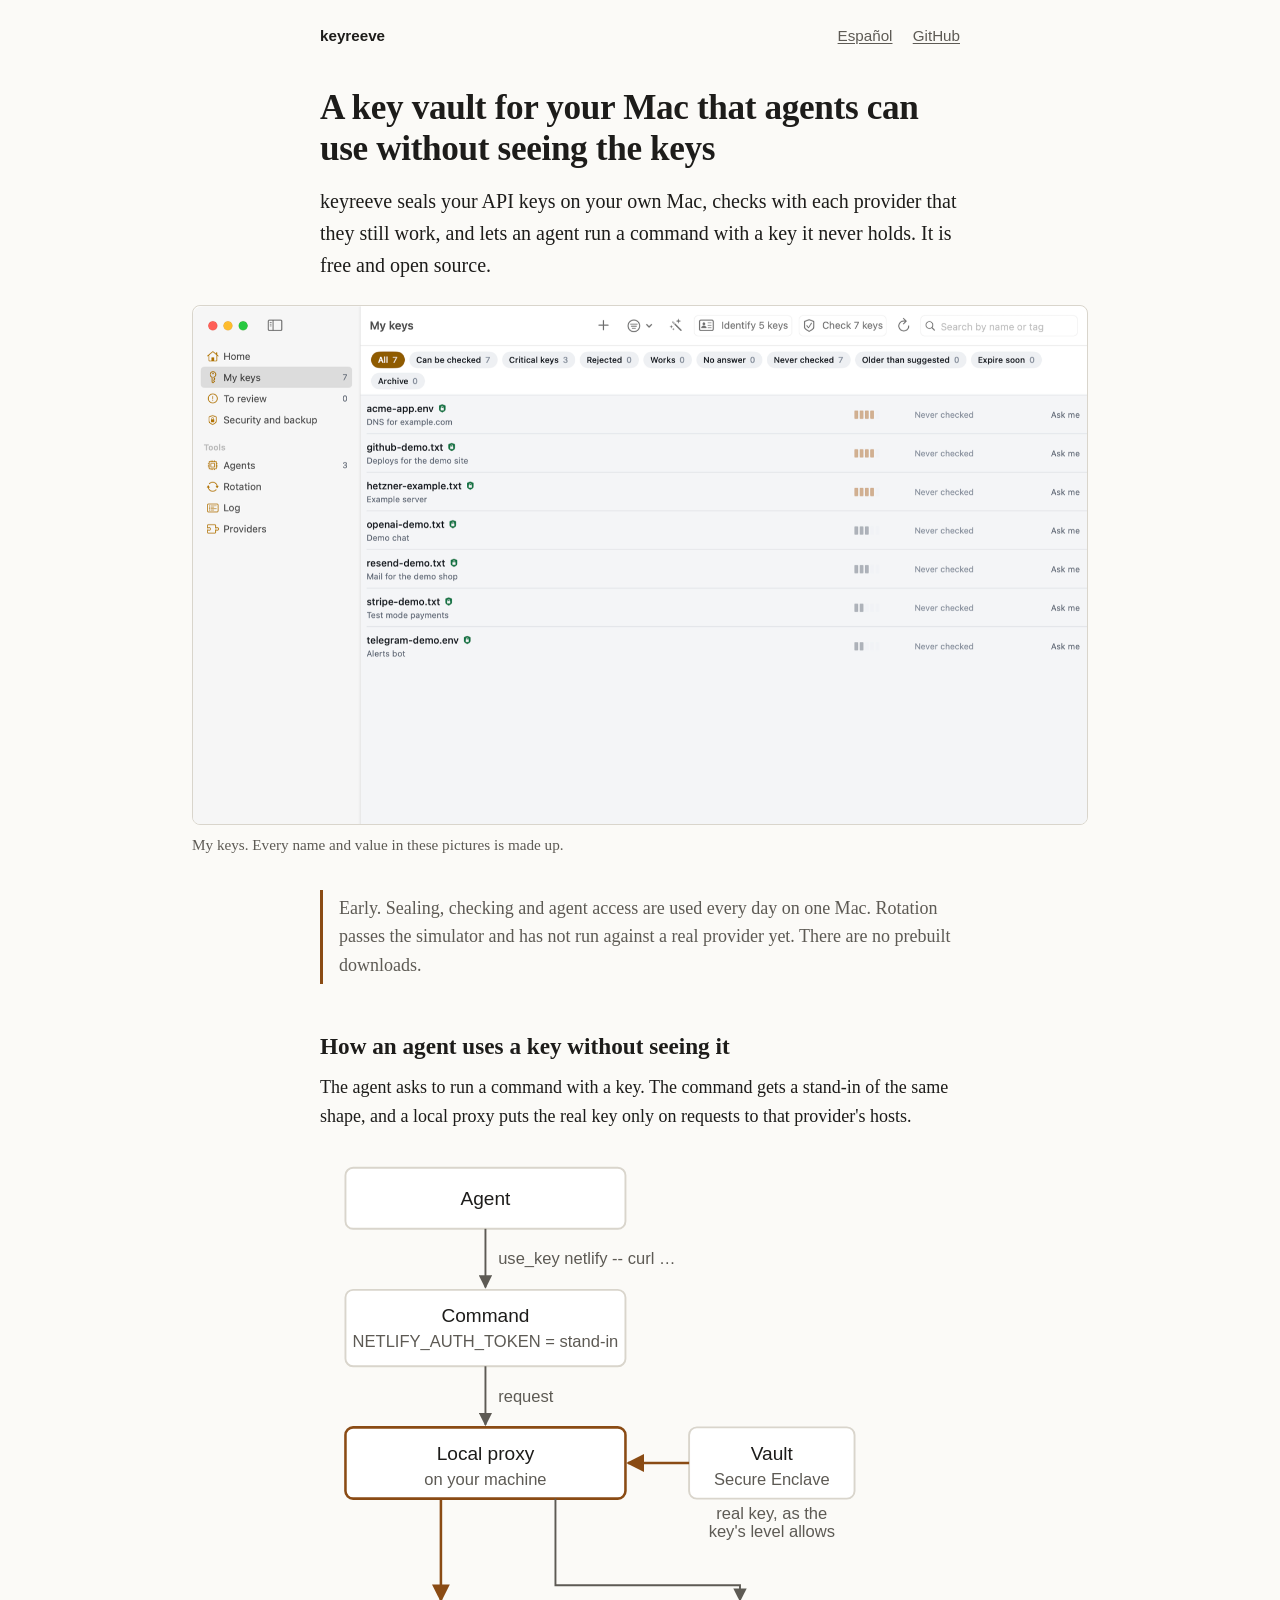
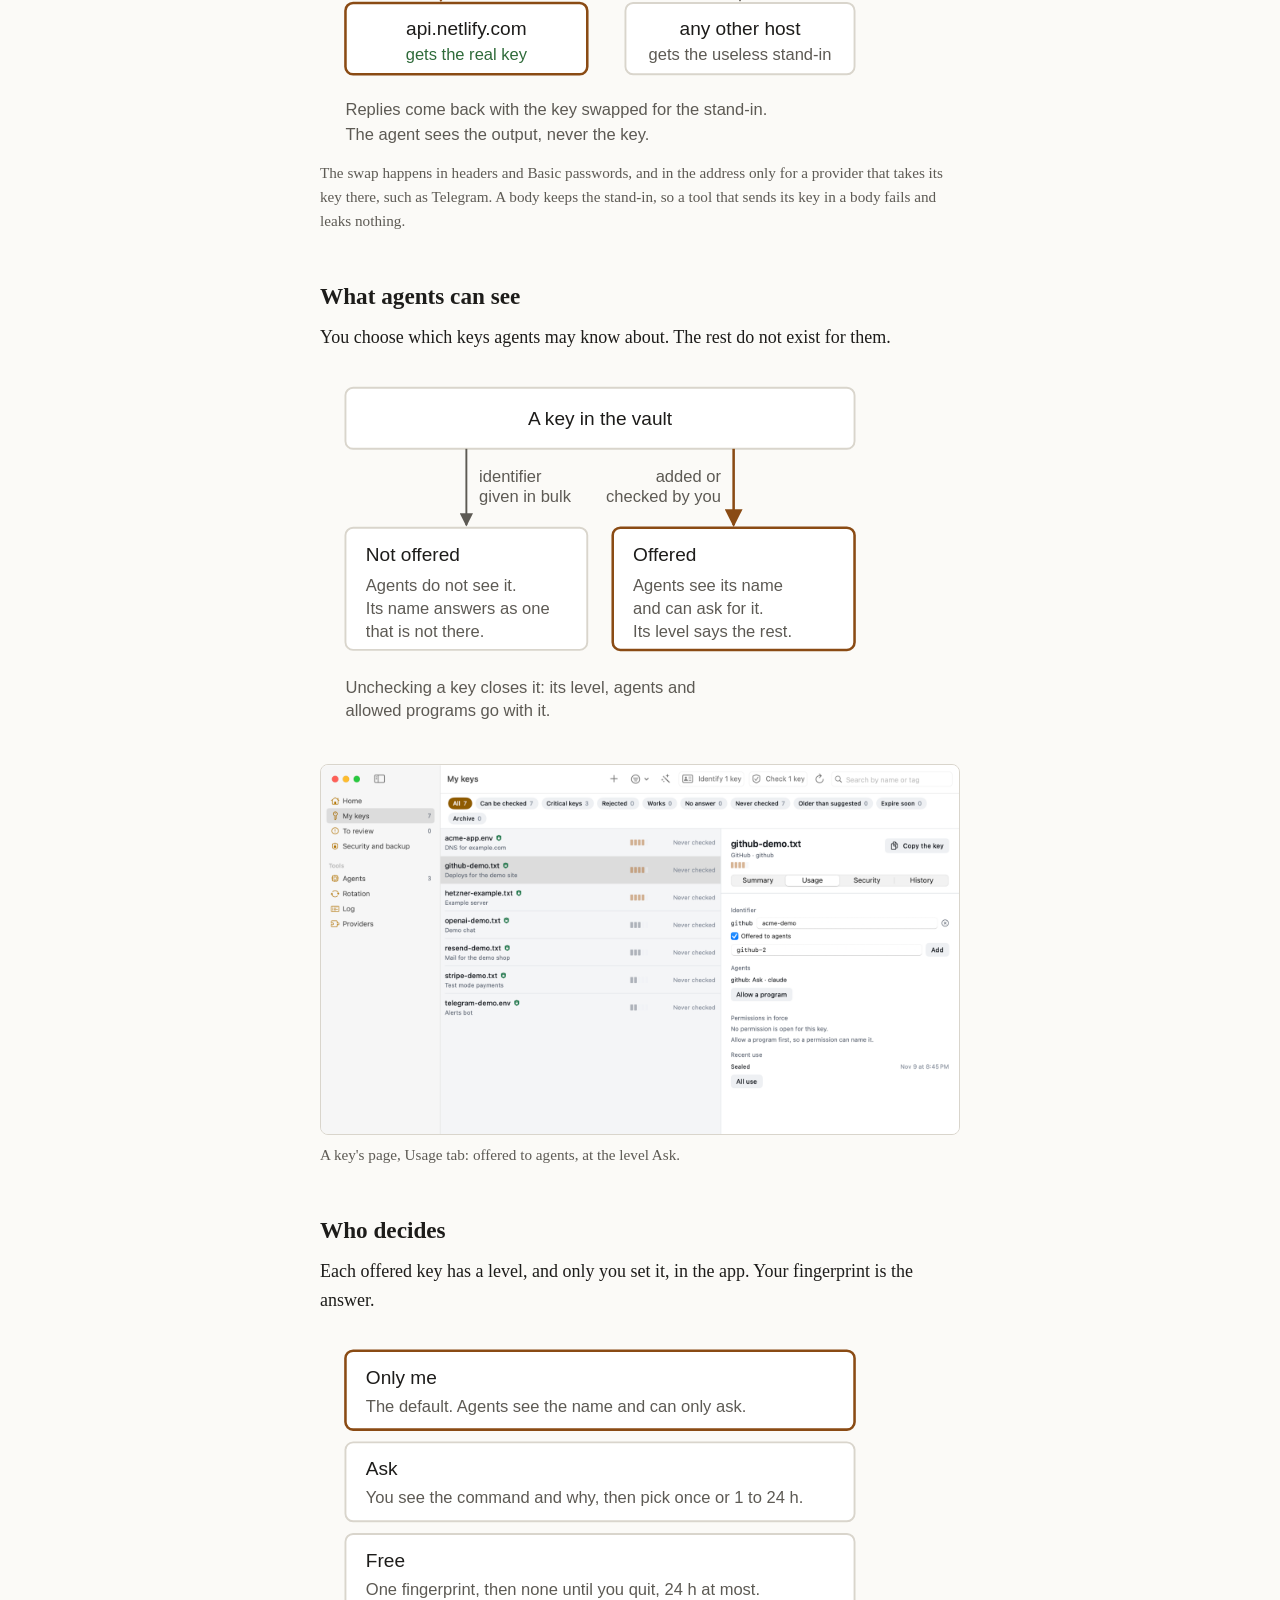
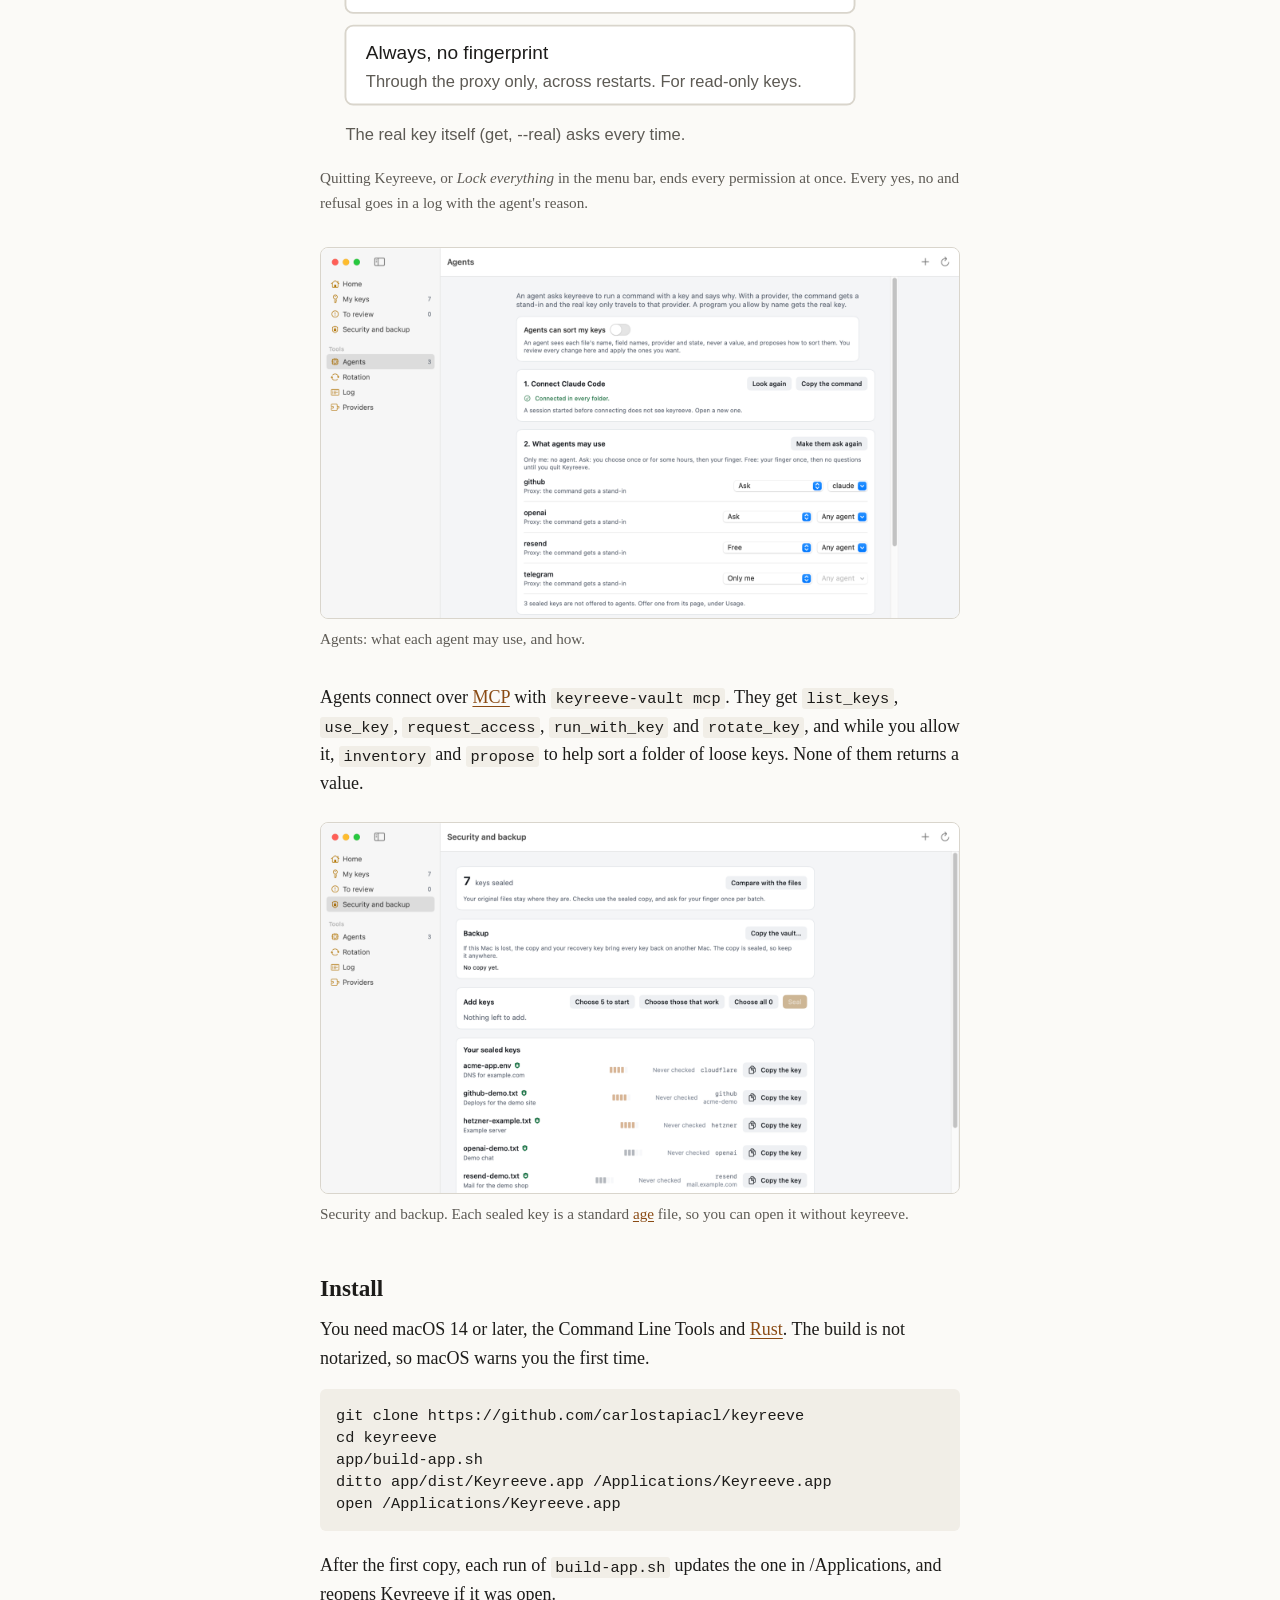
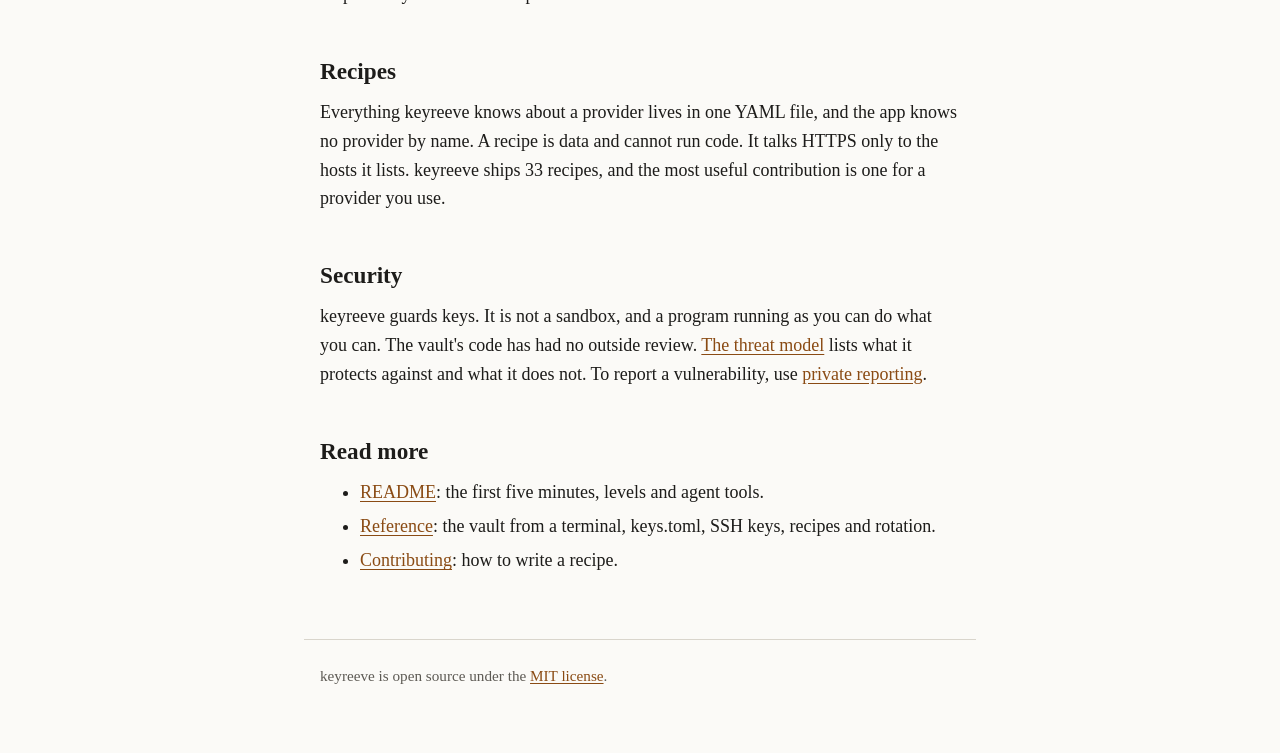
==== commit 09f42984: "A simpler site in English and Spanish, with screenshots of a demo vault and a diagram of keys offere" ====
--- a/docs/index.html
+++ b/docs/index.html
@@ -25,7 +25,7 @@
 <p class="lede">keyreeve seals your API keys on your own Mac, checks with each provider that they still work, and lets an agent run a command with a key it never holds. It is free and open source.</p>
 
 <figure class="shot wide">
-<img src="img/keys.png" width="1600" height="1000" alt="The keyreeve window: a list of keys with their provider, level and last check. Every key in it is a made-up example.">
+<img src="img/keys.png" width="1600" height="927" alt="The keyreeve window: a list of keys, each with a short description, how bad a leak would be and its last check. Every key in it is a made-up example.">
 <figcaption>My keys. Every name and value in these pictures is made up.</figcaption>
 </figure>
 
@@ -123,7 +123,7 @@
 </figure>
 
 <figure class="shot">
-<img src="img/key-usage.png" width="1600" height="1000" alt="A key's page on the Usage tab, with the box Offered to agents checked and the level set to Ask.">
+<img src="img/key-usage.png" width="1600" height="927" alt="A key's page on the Usage tab, with the box Offered to agents checked and the level Ask for claude.">
 <figcaption>A key's page, Usage tab: offered to agents, at the level Ask.</figcaption>
 </figure>
 
@@ -157,14 +157,14 @@
 </figure>
 
 <figure class="shot">
-<img src="img/agents.png" width="1600" height="1000" alt="The Agents section: whether Claude Code is connected, and each offered key with its level and the agents it is open to.">
+<img src="img/agents.png" width="1600" height="927" alt="The Agents section: whether Claude Code is connected, and each offered key with its level and the agents it is open to.">
 <figcaption>Agents: what each agent may use, and how.</figcaption>
 </figure>
 
 <p>Agents connect over <a href="https://modelcontextprotocol.io">MCP</a> with <code>keyreeve-vault mcp</code>. They get <code>list_keys</code>, <code>use_key</code>, <code>request_access</code>, <code>run_with_key</code> and <code>rotate_key</code>, and while you allow it, <code>inventory</code> and <code>propose</code> to help sort a folder of loose keys. None of them returns a value.</p>
 
 <figure class="shot">
-<img src="img/vault.png" width="1600" height="1000" alt="Security and backup: the vault, the sealed keys and the backup.">
+<img src="img/vault.png" width="1600" height="927" alt="Security and backup: the vault, the sealed keys and the backup.">
 <figcaption>Security and backup. Each sealed key is a standard <a href="https://age-encryption.org">age</a> file, so you can open it without keyreeve.</figcaption>
 </figure>
 
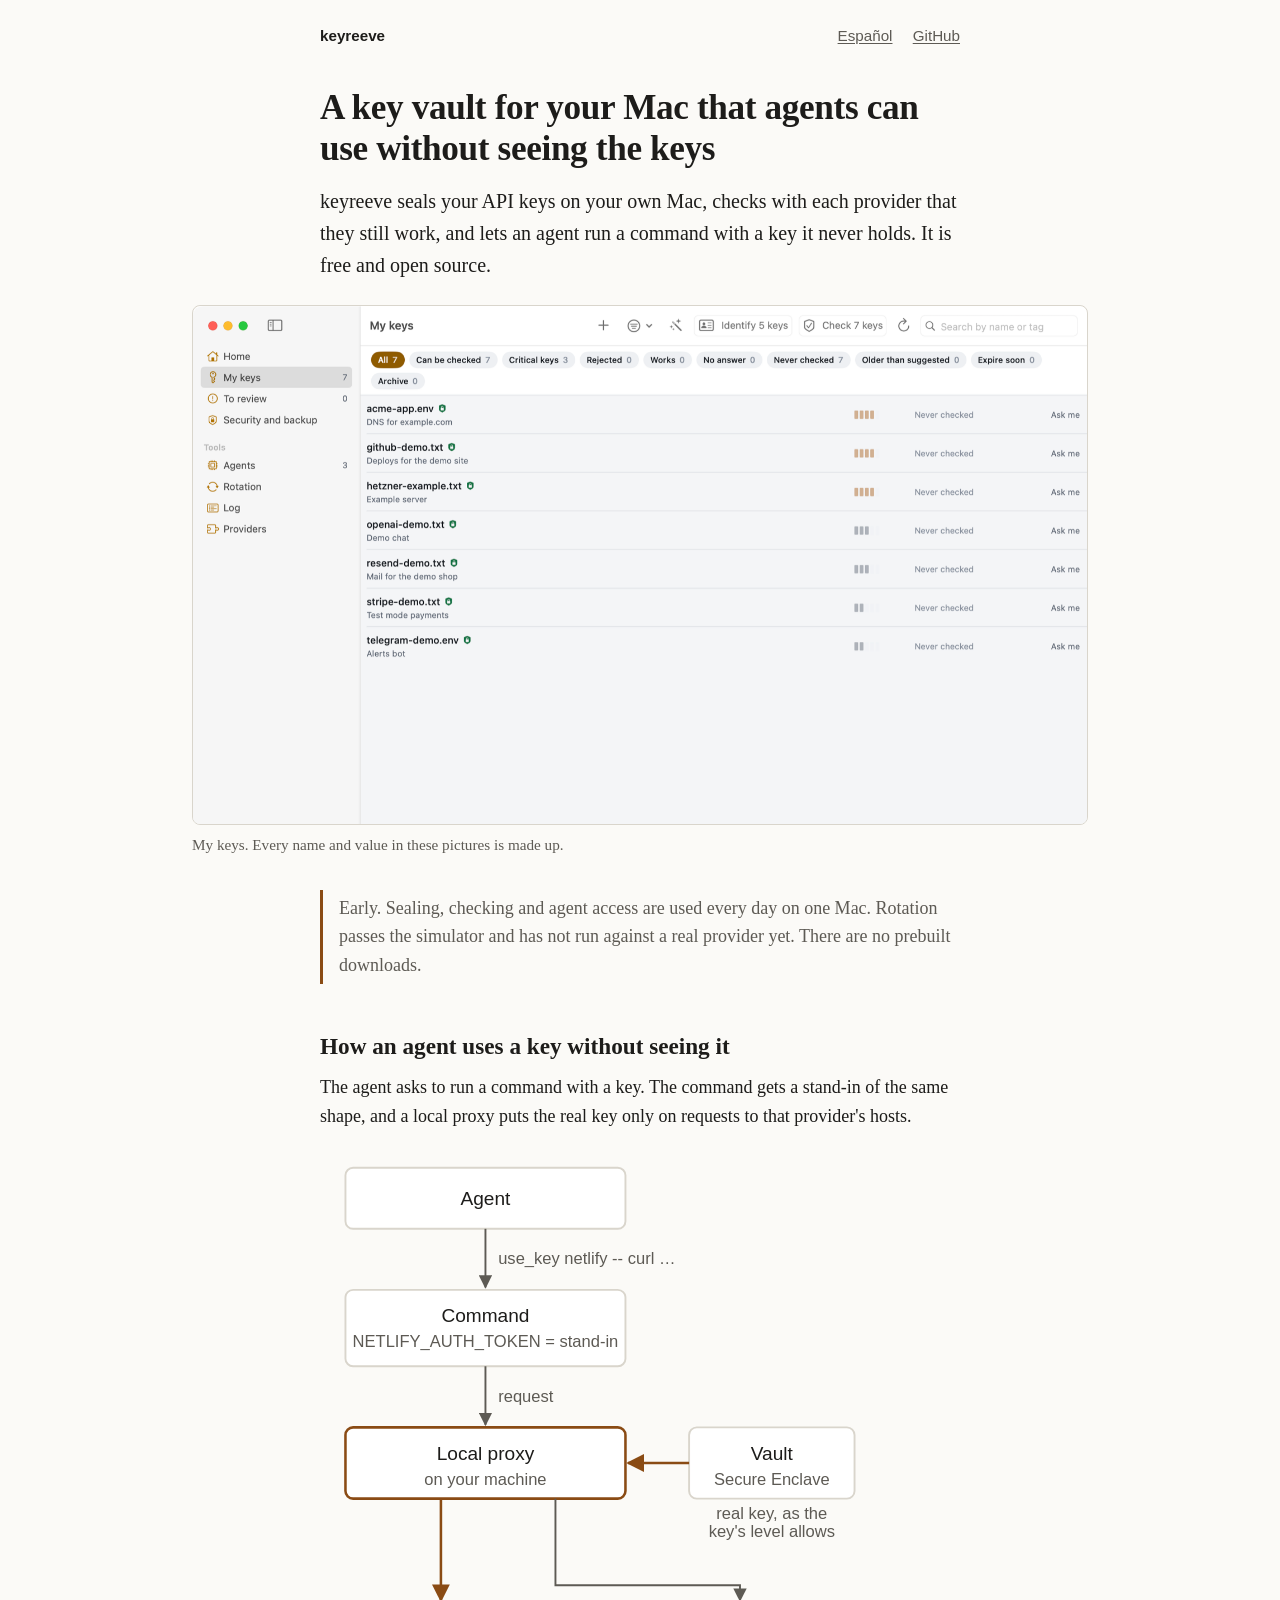
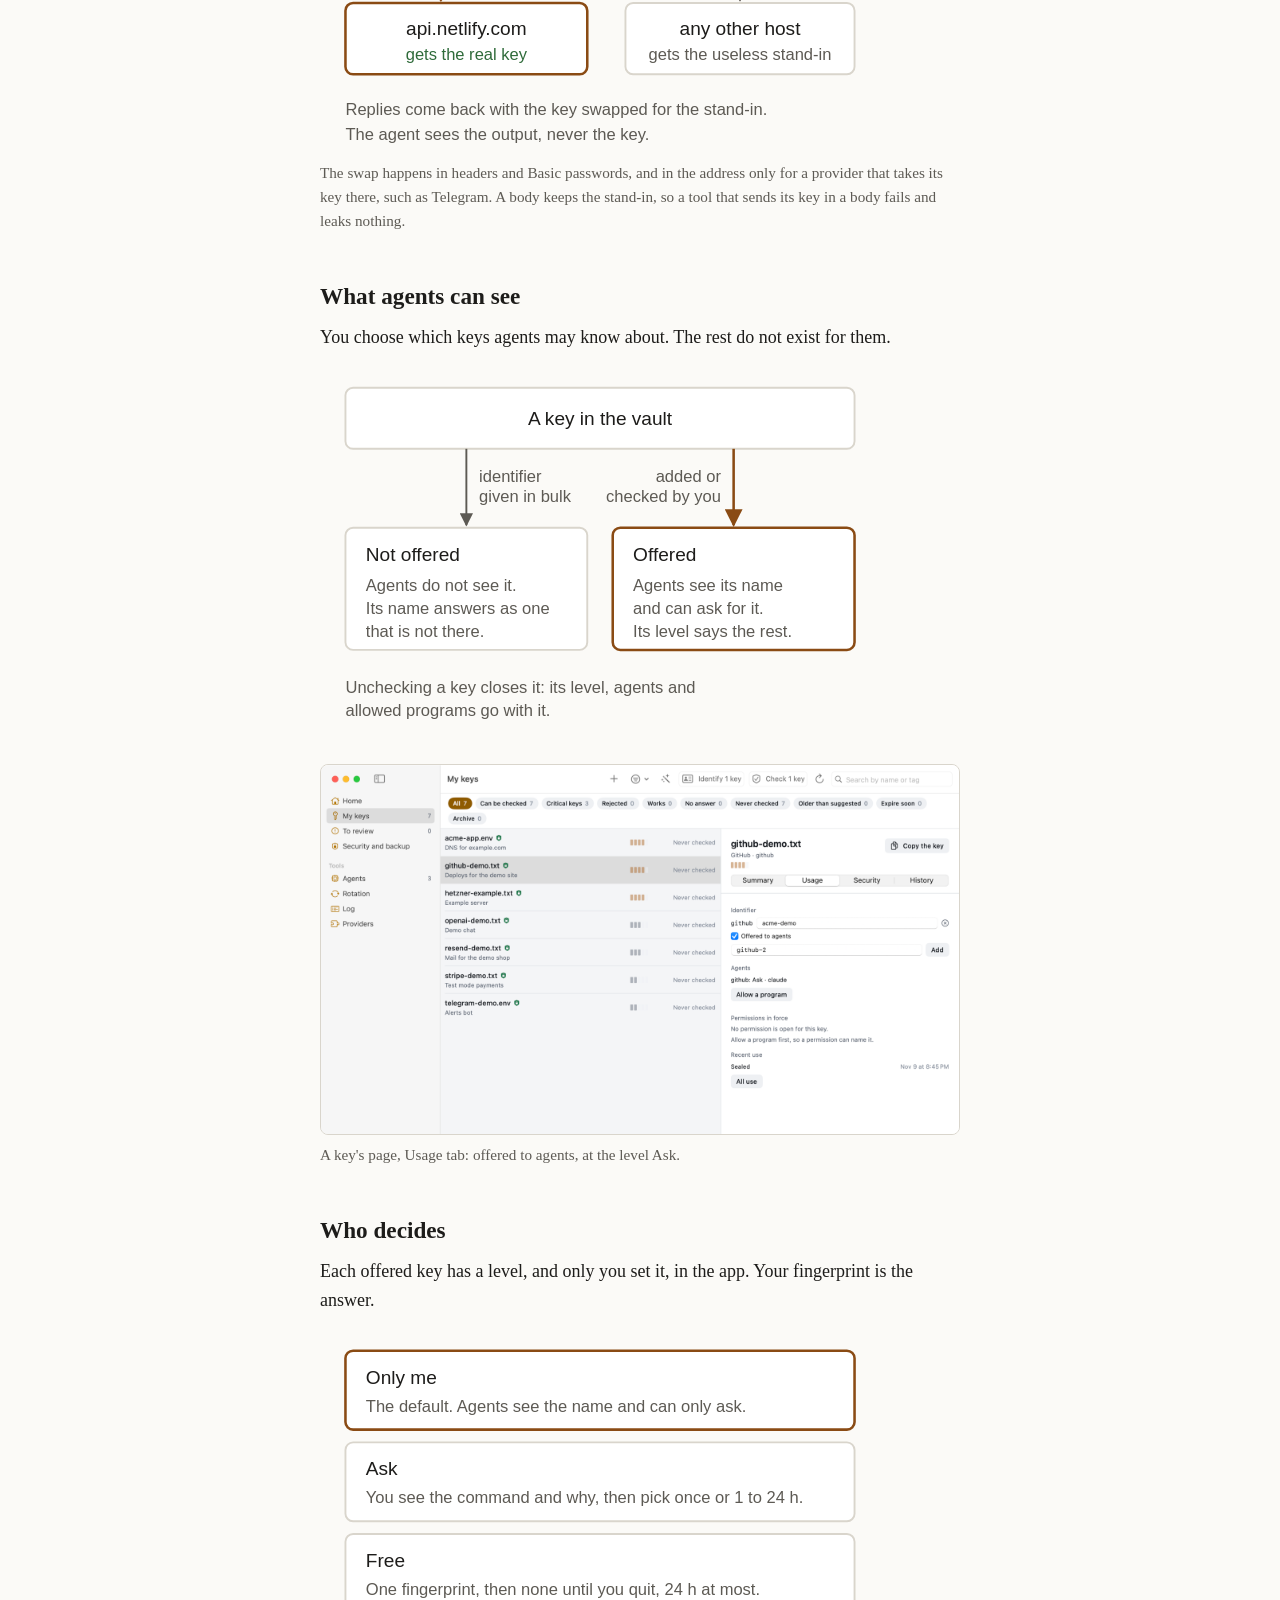
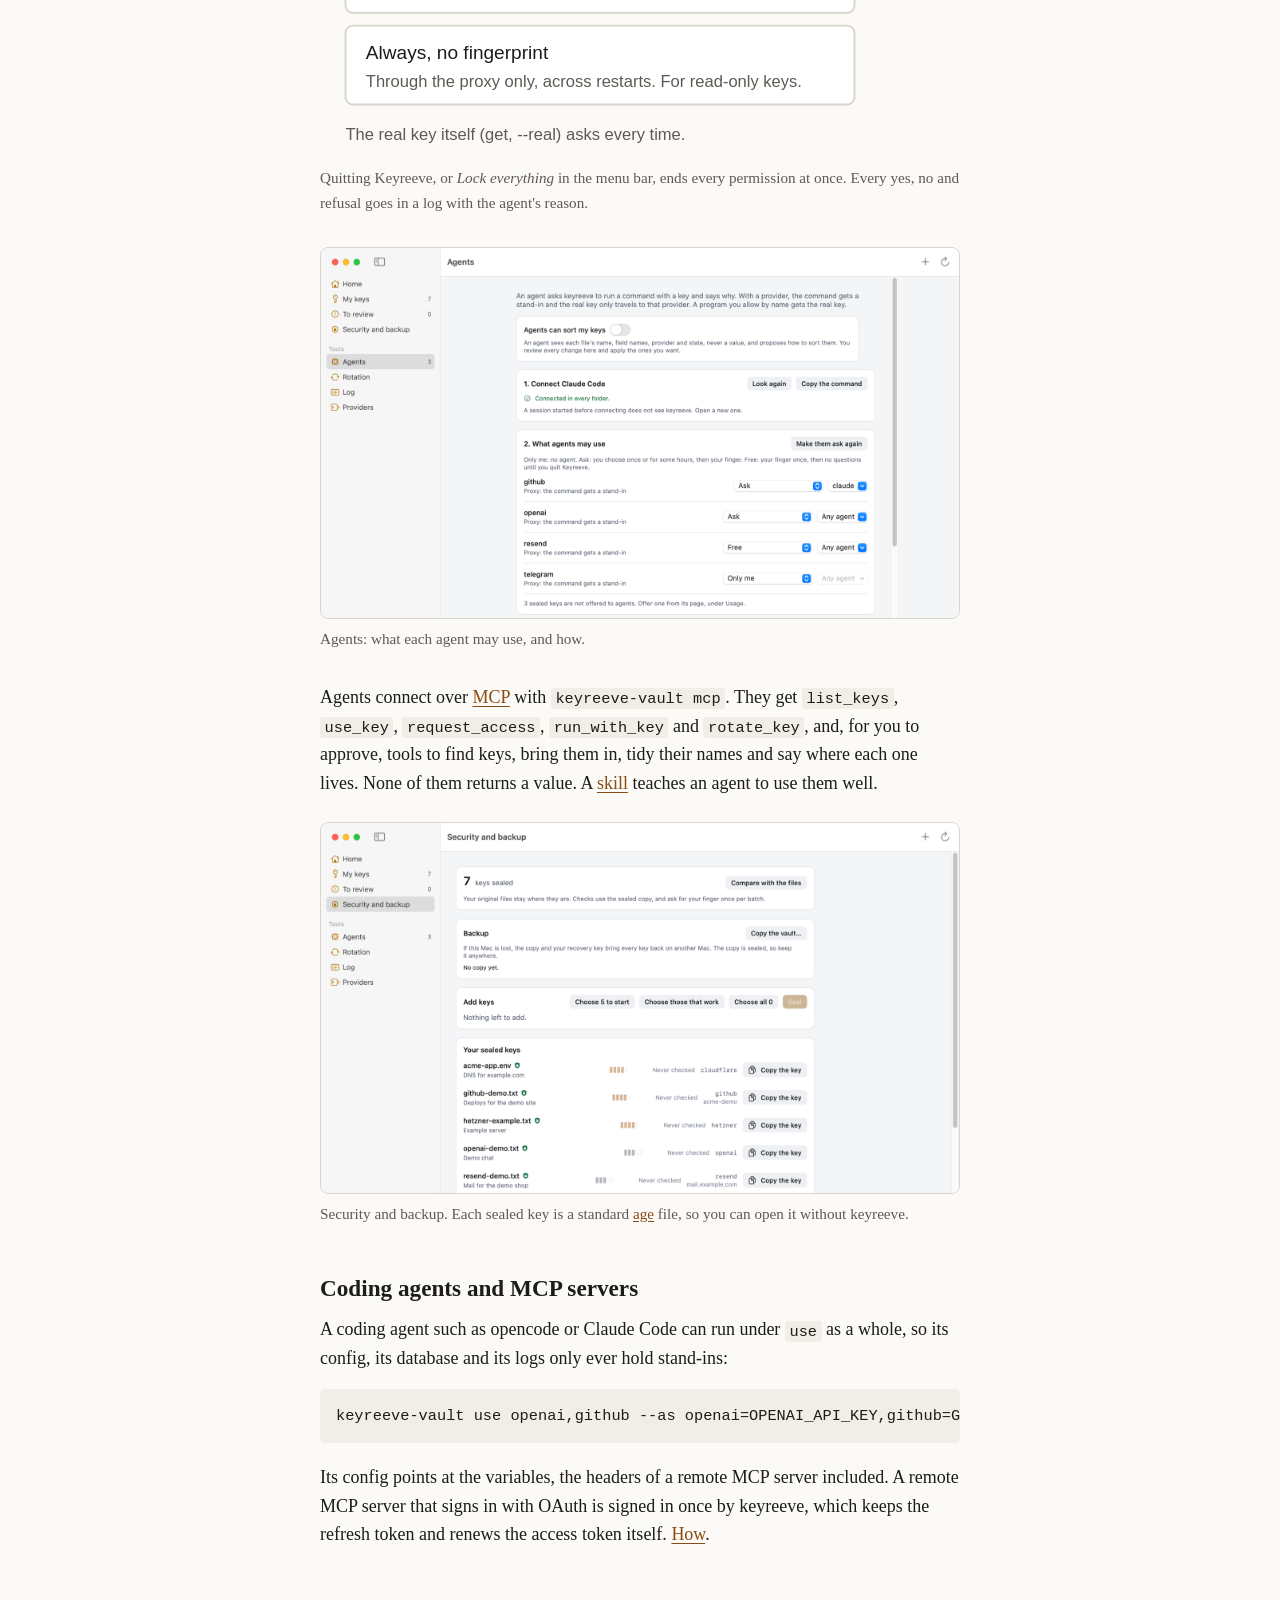
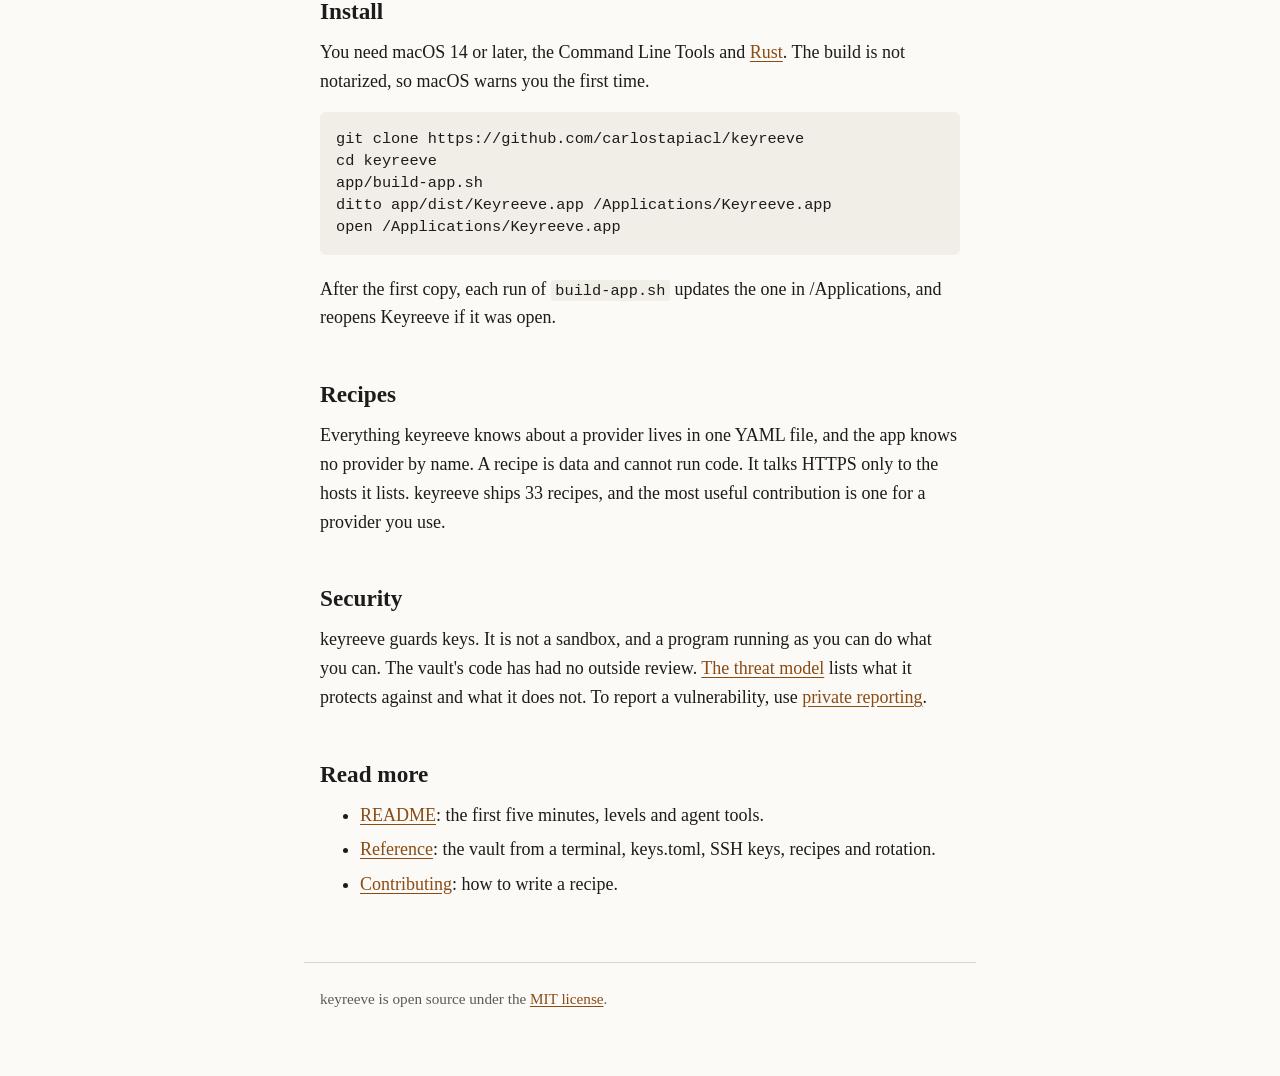
==== commit 0667fdd7: "Shorter README for the three-place window, coding agents and OAuth MCP servers in the docs and site," ====
--- a/docs/index.html
+++ b/docs/index.html
@@ -161,12 +161,20 @@
 <figcaption>Agents: what each agent may use, and how.</figcaption>
 </figure>
 
-<p>Agents connect over <a href="https://modelcontextprotocol.io">MCP</a> with <code>keyreeve-vault mcp</code>. They get <code>list_keys</code>, <code>use_key</code>, <code>request_access</code>, <code>run_with_key</code> and <code>rotate_key</code>, and while you allow it, <code>inventory</code> and <code>propose</code> to help sort a folder of loose keys. None of them returns a value.</p>
+<p>Agents connect over <a href="https://modelcontextprotocol.io">MCP</a> with <code>keyreeve-vault mcp</code>. They get <code>list_keys</code>, <code>use_key</code>, <code>request_access</code>, <code>run_with_key</code> and <code>rotate_key</code>, and, for you to approve, tools to find keys, bring them in, tidy their names and say where each one lives. None of them returns a value. A <a href="https://github.com/carlostapiacl/keyreeve/blob/main/skills/keyreeve/SKILL.md">skill</a> teaches an agent to use them well.</p>
 
 <figure class="shot">
 <img src="img/vault.png" width="1600" height="927" alt="Security and backup: the vault, the sealed keys and the backup.">
 <figcaption>Security and backup. Each sealed key is a standard <a href="https://age-encryption.org">age</a> file, so you can open it without keyreeve.</figcaption>
 </figure>
+
+<h2>Coding agents and MCP servers</h2>
+
+<p>A coding agent such as opencode or Claude Code can run under <code>use</code> as a whole, so its config, its database and its logs only ever hold stand-ins:</p>
+
+<pre><code>keyreeve-vault use openai,github --as openai=OPENAI_API_KEY,github=GITHUB_TOKEN --for 8h -- opencode</code></pre>
+
+<p>Its config points at the variables, the headers of a remote MCP server included. A remote MCP server that signs in with OAuth is signed in once by keyreeve, which keeps the refresh token and renews the access token itself. <a href="https://github.com/carlostapiacl/keyreeve/blob/main/docs/reference.md#a-remote-mcp-server-that-signs-in-with-oauth">How</a>.</p>
 
 <h2>Install</h2>
 
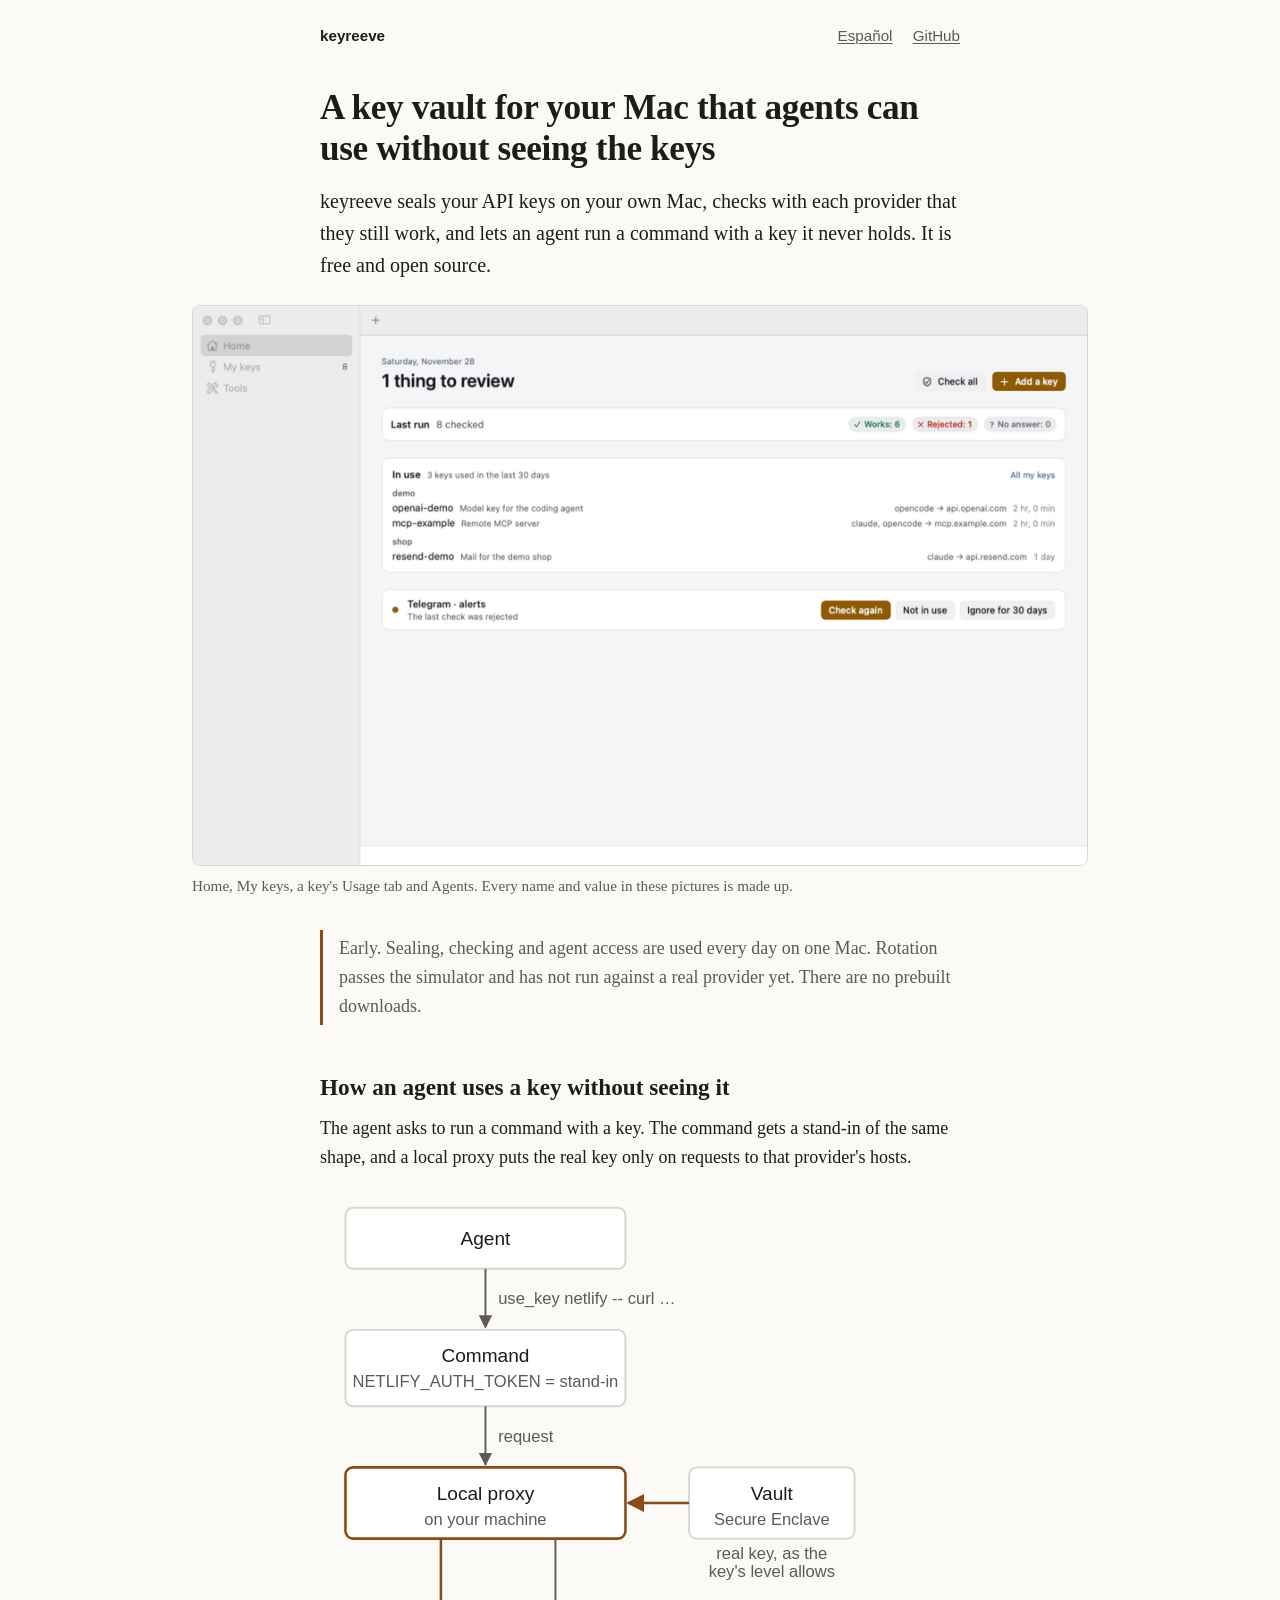
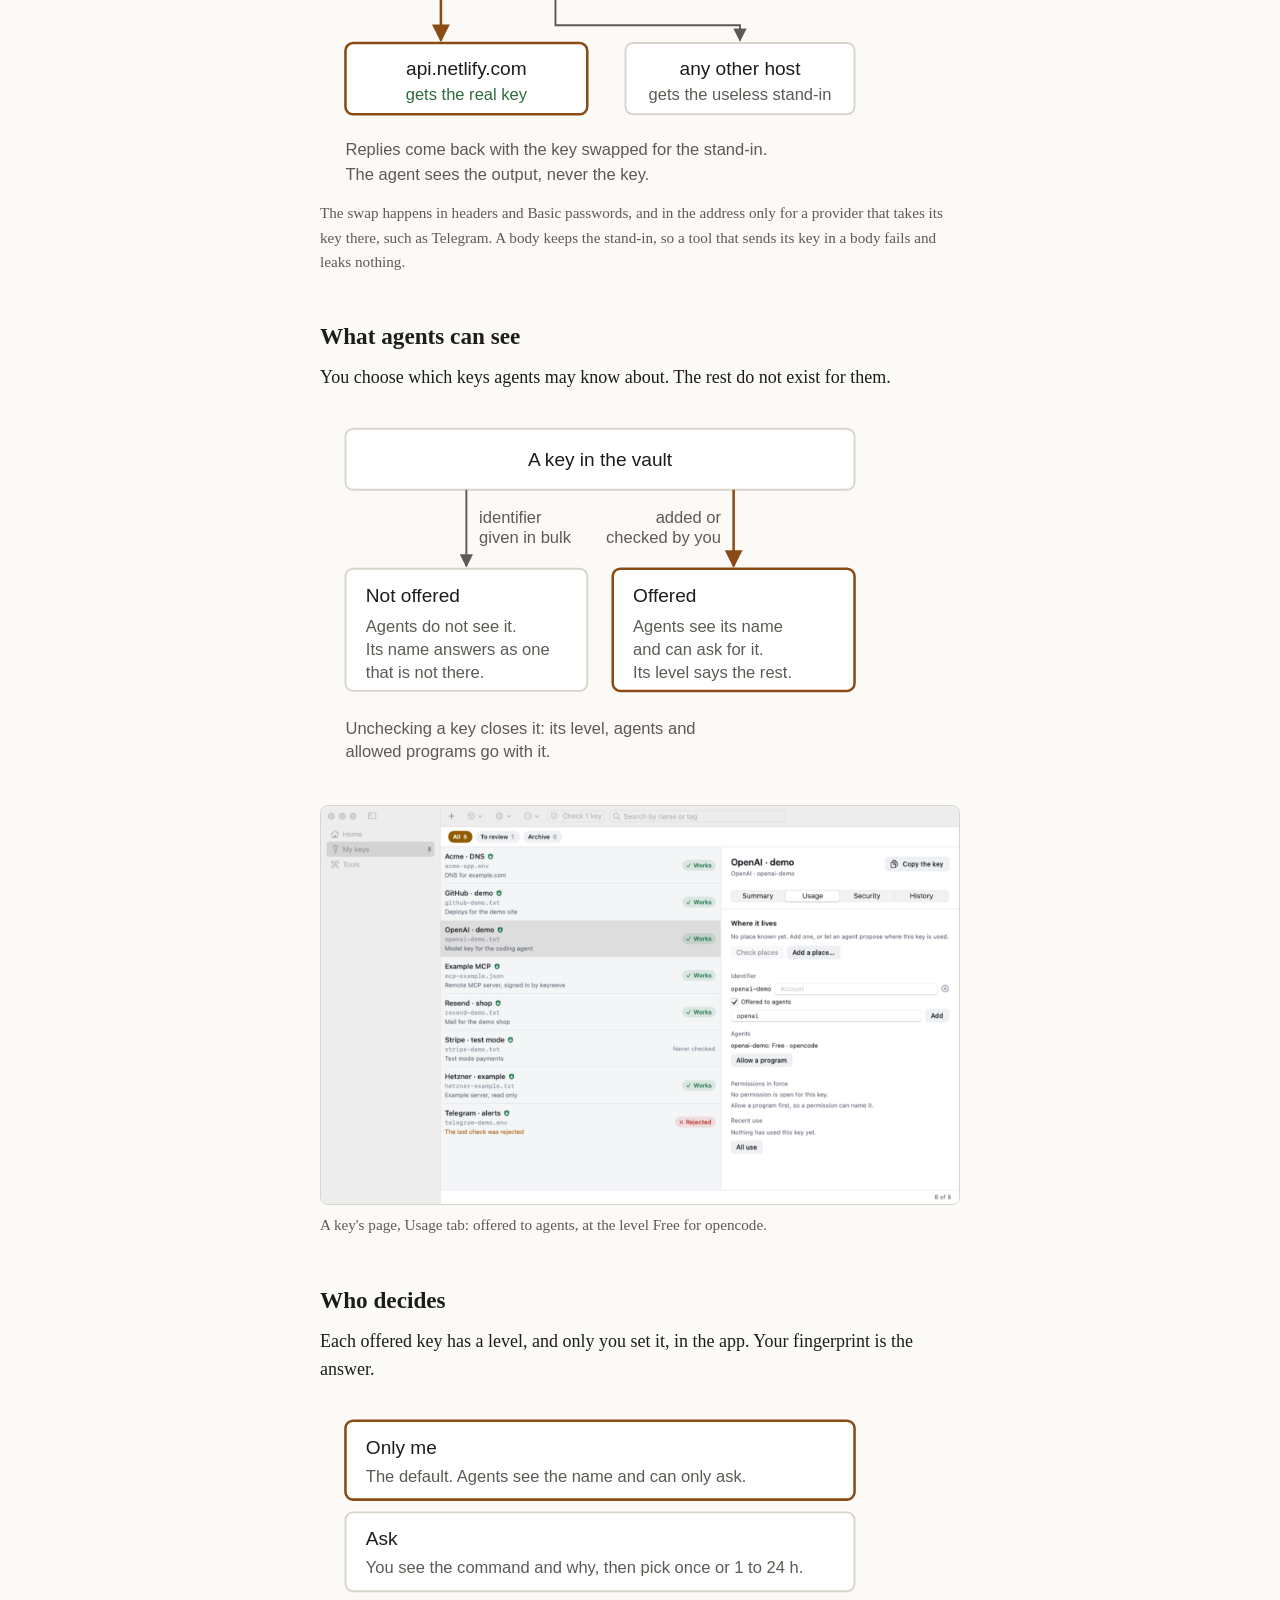
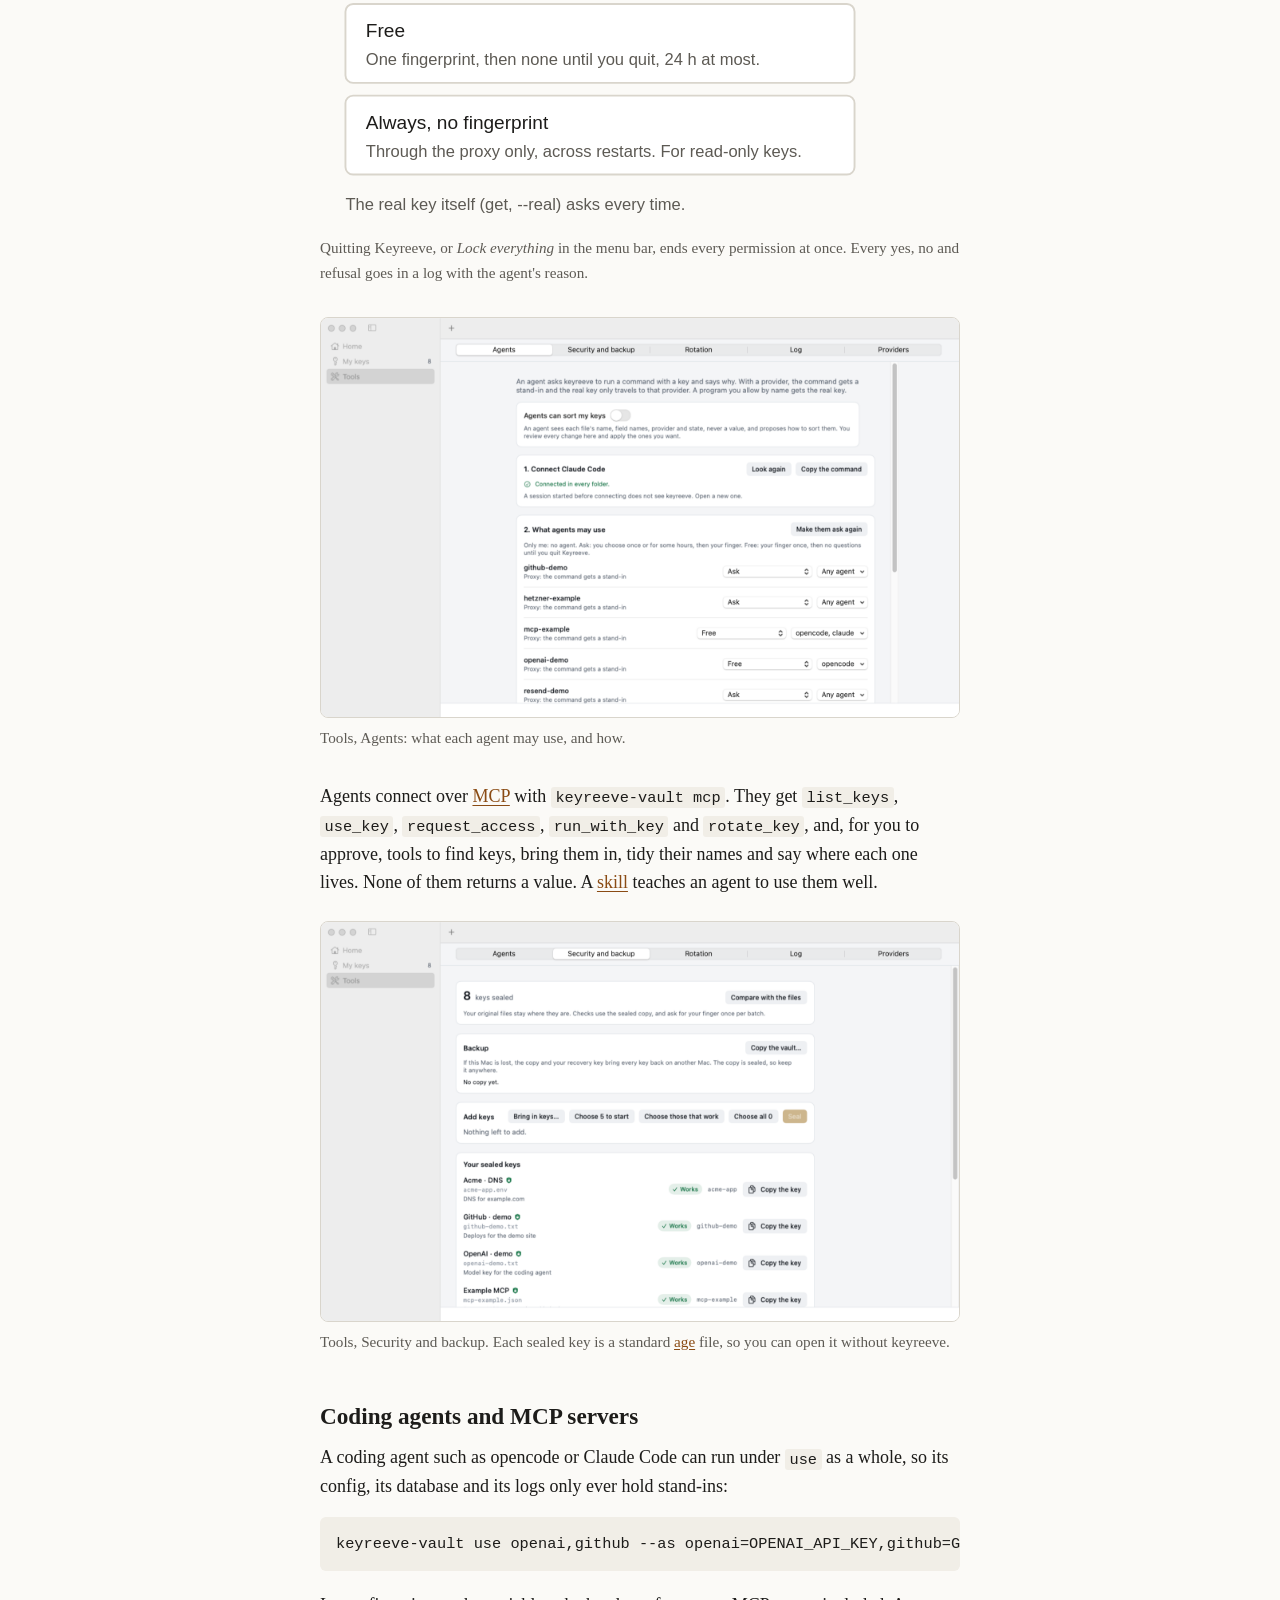
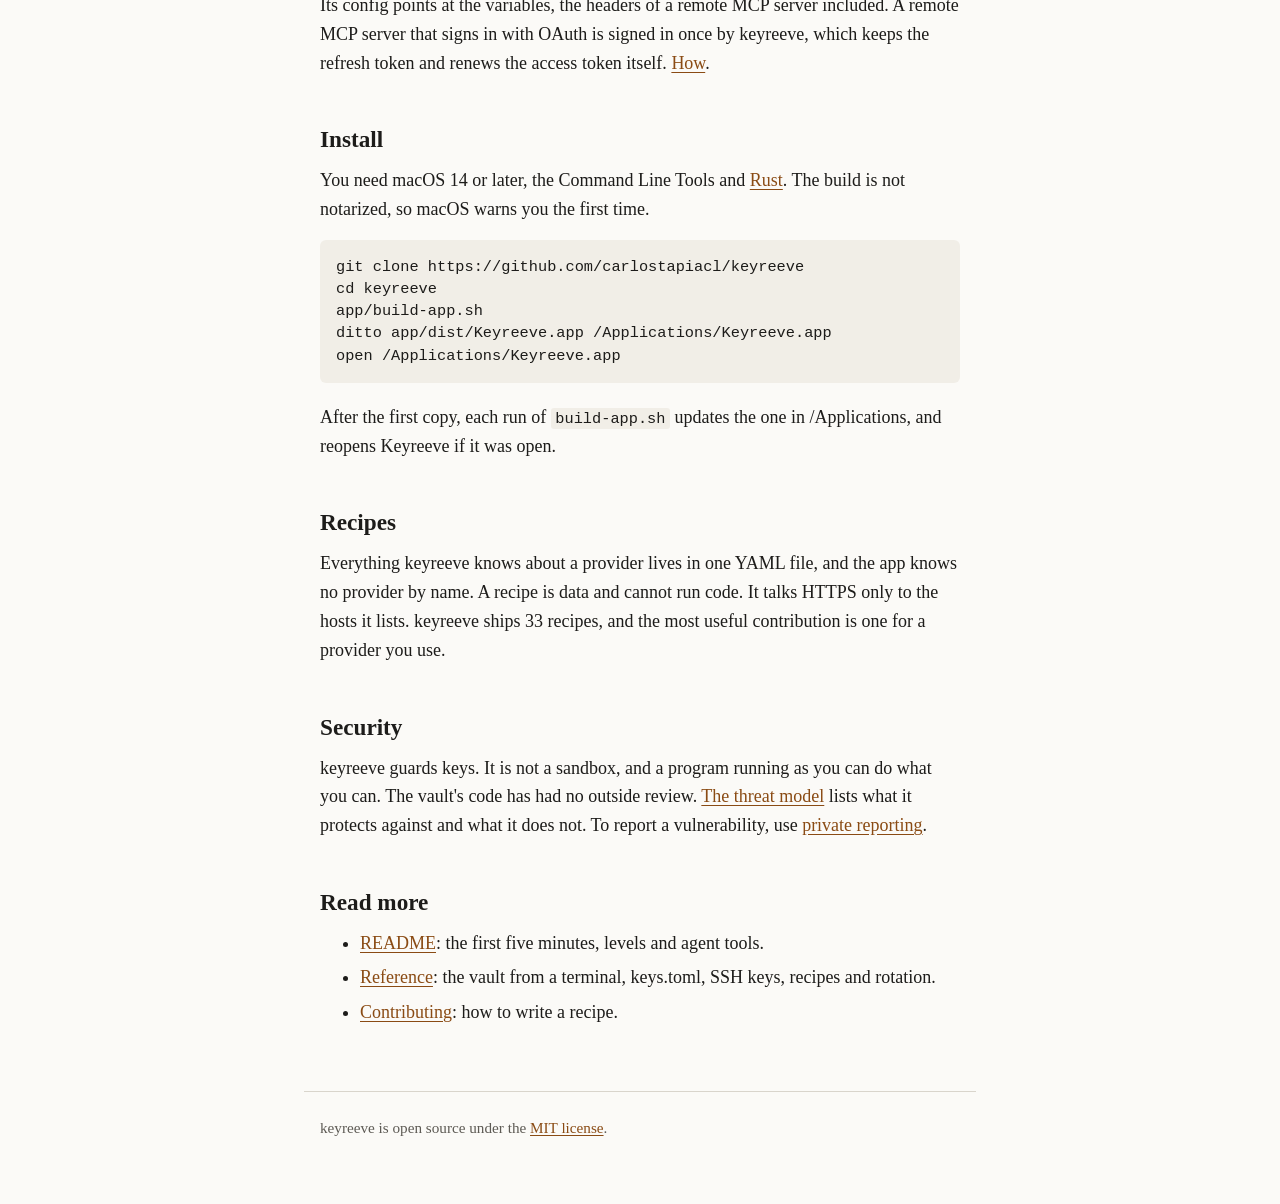
==== commit ce3bb89e: "New screenshots and a tour GIF in the README and the site, and how to make them again" ====
--- a/docs/index.html
+++ b/docs/index.html
@@ -25,8 +25,8 @@
 <p class="lede">keyreeve seals your API keys on your own Mac, checks with each provider that they still work, and lets an agent run a command with a key it never holds. It is free and open source.</p>
 
 <figure class="shot wide">
-<img src="img/keys.png" width="1600" height="927" alt="The keyreeve window: a list of keys, each with a short description, how bad a leak would be and its last check. Every key in it is a made-up example.">
-<figcaption>My keys. Every name and value in these pictures is made up.</figcaption>
+<img src="img/tour.gif" width="1000" height="625" alt="A short tour of the keyreeve window: Home with the keys in use and who used them, My keys, a key offered to agents, and the Agents part of Tools. Every key in it is a made-up example.">
+<figcaption>Home, My keys, a key's Usage tab and Agents. Every name and value in these pictures is made up.</figcaption>
 </figure>
 
 <p class="status">Early. Sealing, checking and agent access are used every day on one Mac. Rotation passes the simulator and has not run against a real provider yet. There are no prebuilt downloads.</p>
@@ -123,8 +123,8 @@
 </figure>
 
 <figure class="shot">
-<img src="img/key-usage.png" width="1600" height="927" alt="A key's page on the Usage tab, with the box Offered to agents checked and the level Ask for claude.">
-<figcaption>A key's page, Usage tab: offered to agents, at the level Ask.</figcaption>
+<img src="img/key-usage.png" width="1600" height="1000" alt="A key's page on the Usage tab, with the box Offered to agents checked and the level Free for opencode.">
+<figcaption>A key's page, Usage tab: offered to agents, at the level Free for opencode.</figcaption>
 </figure>
 
 <h2>Who decides</h2>
@@ -157,15 +157,15 @@
 </figure>
 
 <figure class="shot">
-<img src="img/agents.png" width="1600" height="927" alt="The Agents section: whether Claude Code is connected, and each offered key with its level and the agents it is open to.">
-<figcaption>Agents: what each agent may use, and how.</figcaption>
+<img src="img/agents.png" width="1600" height="1000" alt="The Agents section: whether Claude Code is connected, and each offered key with its level and the agents it is open to.">
+<figcaption>Tools, Agents: what each agent may use, and how.</figcaption>
 </figure>
 
 <p>Agents connect over <a href="https://modelcontextprotocol.io">MCP</a> with <code>keyreeve-vault mcp</code>. They get <code>list_keys</code>, <code>use_key</code>, <code>request_access</code>, <code>run_with_key</code> and <code>rotate_key</code>, and, for you to approve, tools to find keys, bring them in, tidy their names and say where each one lives. None of them returns a value. A <a href="https://github.com/carlostapiacl/keyreeve/blob/main/skills/keyreeve/SKILL.md">skill</a> teaches an agent to use them well.</p>
 
 <figure class="shot">
-<img src="img/vault.png" width="1600" height="927" alt="Security and backup: the vault, the sealed keys and the backup.">
-<figcaption>Security and backup. Each sealed key is a standard <a href="https://age-encryption.org">age</a> file, so you can open it without keyreeve.</figcaption>
+<img src="img/vault.png" width="1600" height="1000" alt="Security and backup: the vault, the sealed keys and the backup.">
+<figcaption>Tools, Security and backup. Each sealed key is a standard <a href="https://age-encryption.org">age</a> file, so you can open it without keyreeve.</figcaption>
 </figure>
 
 <h2>Coding agents and MCP servers</h2>
